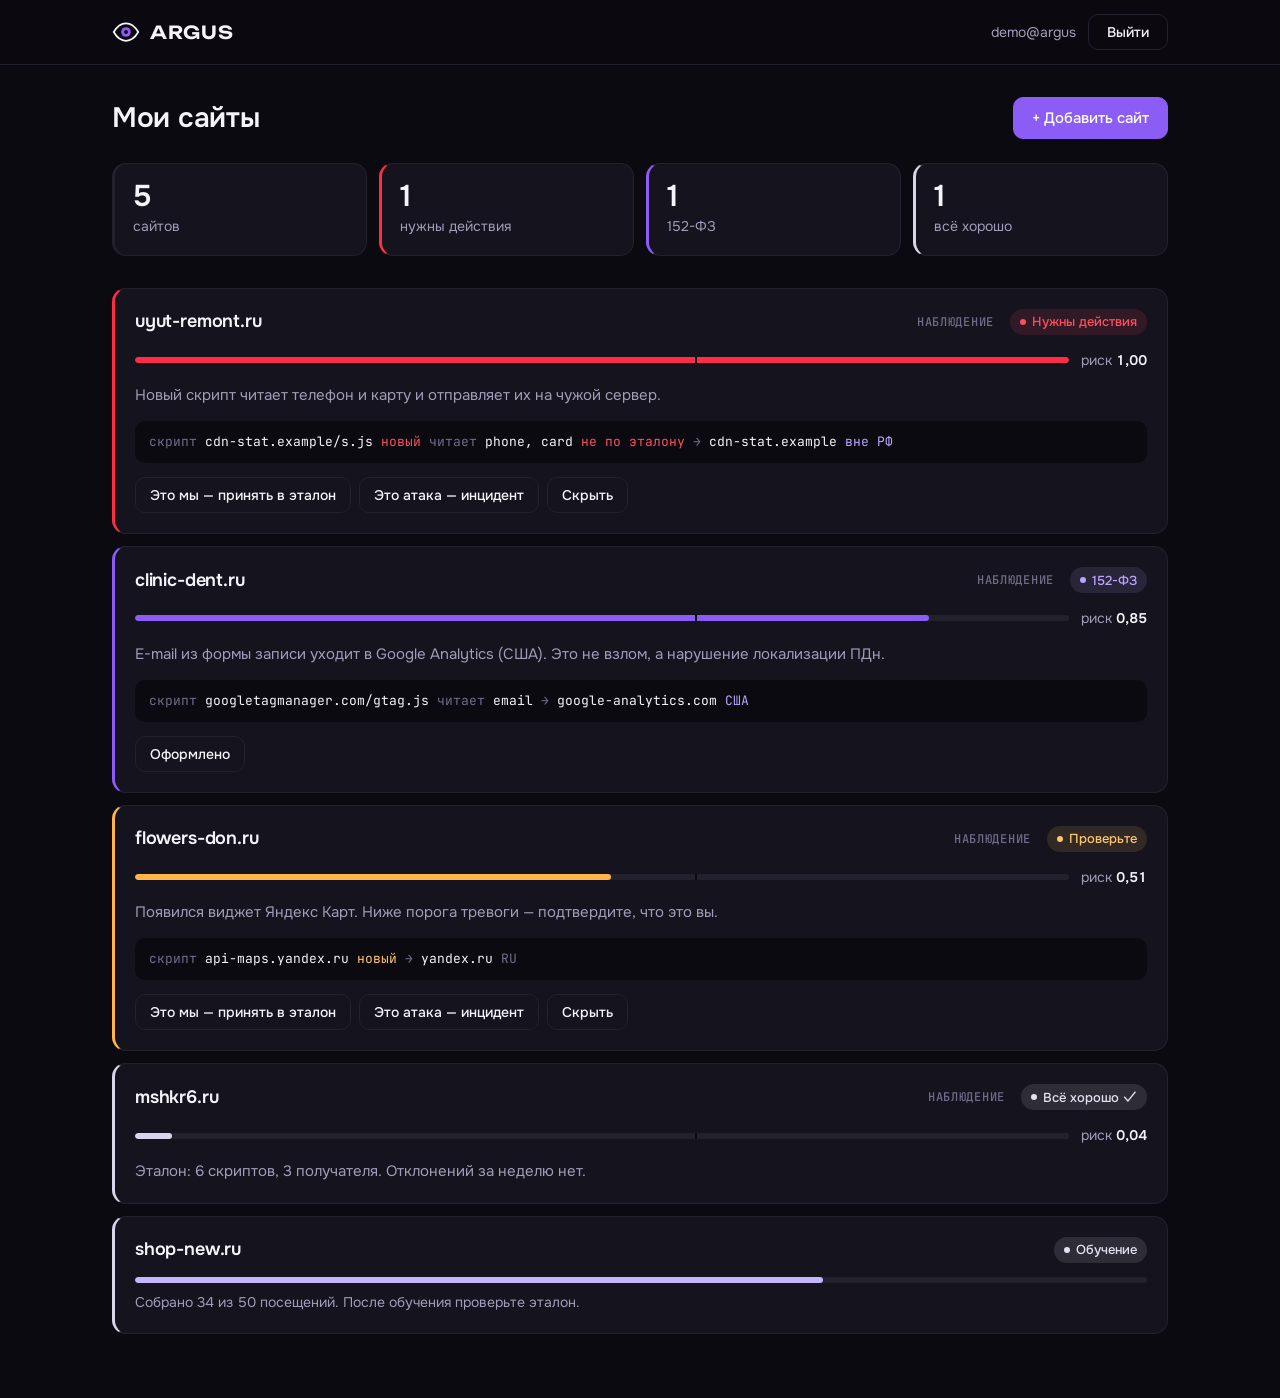
==== site/cabinet.html @ 9e4349b0 "Страница продукта Argus, окно входа и прототип кабинета - site/index.html: описание продукта, пробле" ====
<!--
                   __    __        _____
   ____ ___  _____/ /_  / /_______/ ___/
  / __ `__ \/ ___/ __ \/ //_/ ___/ __ \
 / / / / / (__  ) / / / ,< / /  / /_/ /
/_/ /_/ /_/____/_/ /_/_/|_/_/   \____/

 file:    site/cabinet.html
 author:  mshkr6
 created: 2026-10-29
 about:   Прототип личного кабинета Argus: сводка, список сайтов владельца со статусом
          и риском, находка «скрипт → действие → получатель» с решением владельца,
          окно «Добавить сайт» (код датчика + путь обучение → проверка эталона → наблюдение).
          Данные демонстрационные, хранятся только в странице.
-->
<!doctype html>
<html lang="ru">
<head>
  <meta charset="utf-8">
  <meta name="viewport" content="width=device-width, initial-scale=1">
  <title>Argus — кабинет</title>
  <link rel="preconnect" href="https://fonts.googleapis.com">
  <link rel="preconnect" href="https://fonts.gstatic.com" crossorigin>
  <link href="https://fonts.googleapis.com/css2?family=Onest:wght@400;500;600&family=Unbounded:wght@600&family=JetBrains+Mono:wght@500&display=swap" rel="stylesheet">
  <link rel="stylesheet" href="assets/argus.css">
  <style>
    .user { margin-left: auto; display: flex; align-items: center; gap: 12px; font-size: 14px; color: var(--muted); min-width: 0; }
    .user span { overflow: hidden; text-overflow: ellipsis; white-space: nowrap; }
    .user .btn { margin: 0; height: 36px; font-size: 14px; }
    @media (max-width: 560px) { .user span { display: none; } }

    main { padding: 32px 0 64px; }
    .bar { display: flex; flex-wrap: wrap; align-items: center; justify-content: space-between; gap: 16px; }
    .bar h1 { font-size: 28px; }

    .sum { display: grid; grid-template-columns: repeat(2, 1fr); gap: 12px; margin: 24px 0 32px; }
    @media (min-width: 720px) { .sum { grid-template-columns: repeat(4, 1fr); } }
    .sum .card { padding: 16px 18px; border-left: 3px solid var(--st, var(--line)); }
    .sum strong { display: block; font-size: 30px; font-weight: 600; line-height: 1.1; }
    .sum span { font-size: 14px; color: var(--muted); }

    .sites { display: grid; gap: 12px; }
    .site { border-left: 3px solid var(--st); padding: 20px; }
    .site-top { display: flex; flex-wrap: wrap; align-items: center; gap: 10px 16px; }
    .site-top h3 { font-size: 18px; margin-right: auto; }
    .mode { font: 500 12px/1 var(--mono); color: var(--dim); text-transform: uppercase; letter-spacing: .06em; }
    .site-risk { display: grid; grid-template-columns: 1fr auto; gap: 12px; align-items: center; margin-top: 14px; font-size: 14px; color: var(--muted); }
    .site-risk b { font-weight: 600; color: var(--text); font-variant-numeric: tabular-nums; }
    .site .what { margin: 12px 0 0; font-size: 15px; color: var(--muted); }
    .chain { margin-top: 14px; display: flex; flex-wrap: wrap; align-items: center; gap: 8px; padding: 12px 14px; border-radius: 10px; background: var(--bg); font: 13px/1.4 var(--mono); }
    .chain span { color: var(--dim); }
    .chain .bad { color: var(--crit); }
    .chain .law { color: var(--law); }
    .chain .warn { color: var(--med); }
    .decide { display: flex; flex-wrap: wrap; gap: 8px; margin-top: 14px; }
    .decide .btn { height: 36px; font-size: 14px; padding: 0 14px; }
    .learn { margin-top: 14px; }
    .learn .risk::after { display: none; }
    .learn .risk > i { background: var(--em); }
    .learn p { margin: 8px 0 0; font-size: 14px; color: var(--muted); }

    /* окно «Добавить сайт» */
    dialog.modal { width: min(520px, calc(100% - 32px)); }
    .steps { margin: 18px 0 0; padding: 0; list-style: none; display: grid; gap: 14px; counter-reset: s; }
    .steps li { position: relative; padding-left: 38px; font-size: 14px; color: var(--muted); }
    .steps li b { display: block; color: var(--text); font-weight: 500; font-size: 15px; }
    .steps li::before {
      counter-increment: s; content: counter(s);
      position: absolute; left: 0; top: 0; width: 26px; height: 26px; border-radius: 50%;
      display: grid; place-items: center; font: 500 12px/1 var(--mono); border: 1px solid var(--line); color: var(--em);
    }
    .snippet { position: relative; margin-top: 8px; }
    .snippet pre { margin: 0; padding: 12px 14px; padding-right: 92px; border-radius: 10px; background: var(--bg); border: 1px solid var(--line); font-size: 12px; color: var(--em); white-space: pre-wrap; word-break: break-all; }
    .snippet .btn { position: absolute; top: 8px; right: 8px; height: 30px; font-size: 13px; padding: 0 10px; }
  </style>
</head>
<body>

<header class="top">
  <div class="wrap">
    <a class="logo" href="index.html" aria-label="Argus — на главную">
      <svg viewBox="0 0 32 32" aria-hidden="true"><path d="M2 16C6 9 11 6 16 6s10 3 14 10c-4 7-9 10-14 10S6 23 2 16Z" fill="none" stroke="currentColor" stroke-width="2"/><circle cx="16" cy="16" r="5.5" fill="#8b5cf6"/><circle cx="16" cy="16" r="2.2" fill="#0b0a10"/></svg>
      ARGUS
    </a>
    <div class="user">
      <span id="user-email">demo@argus</span>
      <a class="btn btn-ghost" href="index.html">Выйти</a>
    </div>
  </div>
</header>

<main>
  <div class="wrap">
    <div class="bar">
      <h1>Мои сайты</h1>
      <button class="btn btn-primary" type="button" id="add-open">+ Добавить сайт</button>
    </div>

    <div class="sum" id="sum"></div>
    <div class="sites" id="sites"></div>
  </div>
</main>

<dialog class="modal" id="add" aria-labelledby="add-title">
  <div class="modal-body">
    <div class="modal-head">
      <h3 id="add-title">Добавить сайт</h3>
      <button class="x" type="button" data-close aria-label="Закрыть">×</button>
    </div>
    <form id="add-form">
      <label class="field" style="margin-top:20px">Адрес сайта
        <input type="text" name="host" required placeholder="example.ru" inputmode="url">
      </label>
      <ol class="steps">
        <li><b>Вставьте датчик в &lt;head&gt;</b>
          <div class="snippet"><pre id="code"></pre><button class="btn" type="button" id="copy">Копировать</button></div>
        </li>
        <li><b>Обучение</b>Argus запоминает, как сайт ведёт себя в норме. Не меняйте сайт, пока идёт обучение.</li>
        <li><b>Проверка эталона</b>Вы просматриваете найденные скрипты и получателей и подтверждаете: «это всё наше».</li>
        <li><b>Наблюдение</b>Любое отклонение от эталона — находка в кабинете и тревога в Telegram.</li>
      </ol>
      <button class="btn btn-primary btn-block" type="submit" style="margin-top:22px">Начать обучение</button>
    </form>
  </div>
</dialog>

<script>
  (function () {
    var LEARN_TARGET = 50;
    var STATUS = {
      bad:   { cls: 'is-bad',  label: 'Нужны действия' },
      law:   { cls: 'is-law',  label: '152-ФЗ' },
      warn:  { cls: 'is-warn', label: 'Проверьте' },
      incident: { cls: 'is-bad', label: 'Инцидент' },
      ok:    { cls: 'is-ok',   label: 'Всё хорошо ✓' },
      learn: { cls: 'is-ok',   label: 'Обучение' }
    };

    // демо-данные; в продукте — GET /api/sites и /api/sites/:id/summary
    var sites = [
      { host: 'uyut-remont.ru', status: 'bad', risk: 1.00, mode: 'Наблюдение',
        what: 'Новый скрипт читает телефон и карту и отправляет их на чужой сервер.',
        chain: [['скрипт', 'cdn-stat.example/s.js', 'bad', 'новый'], ['читает', 'phone, card', 'bad', 'не по эталону'], ['→', 'cdn-stat.example', 'law', 'вне РФ']] },
      { host: 'clinic-dent.ru', status: 'law', risk: 0.85, mode: 'Наблюдение',
        what: 'E-mail из формы записи уходит в Google Analytics (США). Это не взлом, а нарушение локализации ПДн.',
        chain: [['скрипт', 'googletagmanager.com/gtag.js', '', ''], ['читает', 'email', 'law', ''], ['→', 'google-analytics.com', 'law', 'США']] },
      { host: 'flowers-don.ru', status: 'warn', risk: 0.51, mode: 'Наблюдение',
        what: 'Появился виджет Яндекс Карт. Ниже порога тревоги — подтвердите, что это вы.',
        chain: [['скрипт', 'api-maps.yandex.ru', 'warn', 'новый'], ['→', 'yandex.ru', '', 'RU']] },
      { host: 'mshkr6.ru', status: 'ok', risk: 0.04, mode: 'Наблюдение',
        what: 'Эталон: 6 скриптов, 3 получателя. Отклонений за неделю нет.' },
      { host: 'shop-new.ru', status: 'learn', risk: 0, mode: 'Обучение', learned: 34 }
    ];

    var $ = function (id) { return document.getElementById(id); };
    var esc = function (s) { return String(s).replace(/[&<>"']/g, function (c) { return '&#' + c.charCodeAt(0) + ';'; }); };
    var fmt = function (n) { return n.toFixed(2).replace('.', ','); };

    try { var u = sessionStorage.getItem('argus-user'); if (u) $('user-email').textContent = u; } catch (e) {}

    function renderSum() {
      var c = { bad: 0, law: 0, warn: 0, ok: 0 };
      sites.forEach(function (s) { var k = s.status === 'incident' ? 'bad' : s.status; if (k in c) c[k]++; });
      $('sum').innerHTML =
        '<div class="card"><strong>' + sites.length + '</strong><span>сайтов</span></div>' +
        '<div class="card is-bad"><strong>' + c.bad + '</strong><span>нужны действия</span></div>' +
        '<div class="card is-law"><strong>' + c.law + '</strong><span>152-ФЗ</span></div>' +
        '<div class="card is-ok"><strong>' + c.ok + '</strong><span>всё хорошо</span></div>';
    }

    function renderSite(s, i) {
      var st = STATUS[s.status];
      var h = '<article class="card site ' + st.cls + '">' +
        '<div class="site-top"><h3>' + esc(s.host) + '</h3>' + (s.status === 'learn' ? '' : '<span class="mode">' + s.mode + '</span>') +
        '<span class="badge ' + st.cls + '">' + st.label + '</span></div>';

      if (s.status === 'learn') {
        var p = Math.min(100, Math.round(s.learned / LEARN_TARGET * 100));
        return h + '<div class="learn"><div class="risk"><i style="width:' + p + '%"></i></div>' +
          '<p>Собрано ' + s.learned + ' из ' + LEARN_TARGET + ' посещений. После обучения проверьте эталон.</p></div></article>';
      }

      h += '<div class="site-risk"><div class="risk"><i style="width:' + Math.max(2, s.risk * 100) + '%"></i></div>' +
        '<span>риск <b>' + fmt(s.risk) + '</b></span></div>';
      if (s.what) h += '<p class="what">' + esc(s.what) + '</p>';
      if (s.chain) {
        h += '<div class="chain">' + s.chain.map(function (c) {
          return '<span>' + c[0] + '</span> ' + esc(c[1]) + (c[3] ? ' <span class="' + c[2] + '">' + c[3] + '</span>' : '');
        }).join(' ') + '</div>';
      }
      if (s.status === 'bad' || s.status === 'warn') {
        h += '<div class="decide">' +
          '<button class="btn" type="button" data-act="accept" data-i="' + i + '">Это мы — принять в эталон</button>' +
          '<button class="btn" type="button" data-act="incident" data-i="' + i + '">Это атака — инцидент</button>' +
          '<button class="btn btn-ghost" type="button" data-act="hide" data-i="' + i + '">Скрыть</button></div>';
      } else if (s.status === 'law') {
        // правовые находки в эталон не принимаются — только «оформлено»
        h += '<div class="decide"><button class="btn" type="button" data-act="done" data-i="' + i + '">Оформлено</button></div>';
      }
      return h + '</article>';
    }

    function render() {
      renderSum();
      $('sites').innerHTML = sites.map(renderSite).join('');
    }

    $('sites').addEventListener('click', function (e) {
      var b = e.target.closest('[data-act]');
      if (!b) return;
      var s = sites[+b.dataset.i];
      if (b.dataset.act === 'incident') {
        s.what = 'Отмечено как атака. Инцидент открыт — удалите скрипт и смените доступы.';
        s.chain = null;
        s.status = 'incident';
      } else {
        s.status = 'ok';
        s.risk = 0.02;
        s.what = { accept: 'Изменение принято в эталон и стало нормой.', hide: 'Находка скрыта.', done: 'Отмечено как оформленное.' }[b.dataset.act];
        s.chain = null;
      }
      render();
    });

    // окно «Добавить сайт»
    var dlg = $('add'), form = $('add-form');
    function snippet() {
      var host = form.elements.host.value.trim().replace(/^https?:\/\//, '').replace(/\/.*$/, '') || 'example.ru';
      $('code').textContent = '<script src="https://argus.mshkr6.ru/sensor.js" data-site="' + host + '" defer><\/script>';
      return host;
    }
    $('add-open').addEventListener('click', function () { form.reset(); snippet(); dlg.showModal(); });
    dlg.querySelector('[data-close]').addEventListener('click', function () { dlg.close(); });
    dlg.addEventListener('click', function (e) { if (e.target === dlg) dlg.close(); });
    form.elements.host.addEventListener('input', snippet);
    $('copy').addEventListener('click', function () {
      var btn = this;
      if (navigator.clipboard) navigator.clipboard.writeText($('code').textContent).then(function () {
        btn.textContent = 'Готово';
        setTimeout(function () { btn.textContent = 'Копировать'; }, 1500);
      }).catch(function () {});
    });
    form.addEventListener('submit', function (e) {
      e.preventDefault();
      sites.push({ host: snippet(), status: 'learn', risk: 0, mode: 'Обучение', learned: 0 });
      dlg.close();
      render();
    });

    render();
  })();
</script>
</body>
</html>
---- site/assets/argus.css ----
/*
                   __    __        _____
   ____ ___  _____/ /_  / /_______/ ___/
  / __ `__ \/ ___/ __ \/ //_/ ___/ __ \
 / / / / / (__  ) / / / ,< / /  / /_/ /
/_/ /_/ /_/____/_/ /_/_/|_/_/   \____/

 file:    site/assets/argus.css
 author:  mshkr6
 created: 2026-10-29
 about:   Общие стили сайта и кабинета Argus: токены ливреи (карбон, серебро-лаванда,
          фиолетовый, красный — только угроза), шапка, кнопки, карточки, модальное окно.
*/

:root {
  --bg: #0b0a10;
  --node: #15131d;
  --line: #24212f;
  --text: #f5f4fa;
  --accent: #f5f4fa;
  --muted: #a19cb9;
  --dim: #716c8a;
  --ok: #e4e1f2;
  --ok-m: #d9d5ec;
  --med: #ffc56b;
  --med-m: #ffb547;
  --high: #ff7a8c;
  --high-m: #ff6b80;
  --crit: #ff4d61;
  --crit-m: #ff2d46;
  --law: #b9a4ff;
  --law-m: #8b5cf6;
  --brand-dot: #8b5cf6;
  --em: #c4b5fd;

  --radius: 14px;
  --wrap: 1120px;
  --font: "Onest", system-ui, -apple-system, "Segoe UI", sans-serif;
  --logo: "Unbounded", var(--font);
  --mono: "JetBrains Mono", ui-monospace, Menlo, monospace;
  color-scheme: dark;
}

* { box-sizing: border-box; }
html { scroll-behavior: smooth; }
body {
  margin: 0;
  background: var(--bg);
  color: var(--text);
  font: 16px/1.6 var(--font);
  -webkit-font-smoothing: antialiased;
}
a { color: inherit; }
code, pre { font-family: var(--mono); }
img, svg { display: block; max-width: 100%; }

.wrap { width: 100%; max-width: var(--wrap); margin: 0 auto; padding: 0 16px; }
@media (min-width: 720px) { .wrap { padding: 0 32px; } }

/* ---------- шапка ---------- */
.top {
  position: sticky; top: 0; z-index: 20;
  background: color-mix(in srgb, var(--bg) 82%, transparent);
  backdrop-filter: blur(12px);
  border-bottom: 1px solid var(--line);
}
.top .wrap { display: flex; align-items: center; gap: 24px; height: 64px; }
.logo {
  display: flex; align-items: center; gap: 10px;
  font: 600 18px/1 var(--logo); letter-spacing: .04em; text-decoration: none;
}
.logo svg { width: 28px; height: 28px; }
.nav { display: none; gap: 24px; margin-left: auto; font-size: 15px; color: var(--muted); }
.nav a { text-decoration: none; }
.nav a:hover { color: var(--text); }
.top .btn { margin-left: auto; }
@media (min-width: 860px) {
  .nav { display: flex; }
  .top .btn { margin-left: 0; }
}

/* ---------- кнопки ---------- */
.btn {
  display: inline-flex; align-items: center; justify-content: center; gap: 8px;
  height: 42px; padding: 0 18px; border-radius: 10px;
  border: 1px solid var(--line); background: var(--node); color: var(--text);
  font: 500 15px/1 var(--font); text-decoration: none; cursor: pointer;
  transition: border-color .15s, background .15s;
}
.btn:hover { border-color: var(--dim); }
.btn:focus-visible, .field input:focus-visible { outline: 2px solid var(--em); outline-offset: 2px; }
.btn-primary { background: var(--law-m); border-color: var(--law-m); color: #fff; }
.btn-primary:hover { background: #7c4def; border-color: #7c4def; }
.btn-ghost { background: transparent; }
.btn-block { width: 100%; }

/* ---------- типографика секций ---------- */
section { padding: 72px 0; border-top: 1px solid var(--line); }
.eyebrow {
  display: inline-flex; align-items: center; gap: 8px;
  font: 500 13px/1 var(--mono); letter-spacing: .08em; text-transform: uppercase; color: var(--em);
}
.eyebrow::before { content: ""; width: 6px; height: 6px; border-radius: 50%; background: var(--brand-dot); }
h1, h2, h3 { margin: 0; line-height: 1.15; letter-spacing: -.01em; }
h1 { font-size: clamp(34px, 6vw, 58px); font-weight: 600; }
h2 { font-size: clamp(26px, 4vw, 38px); font-weight: 600; margin-top: 14px; }
h3 { font-size: 18px; font-weight: 600; }
.lead { font-size: 18px; color: var(--muted); max-width: 640px; }
.muted { color: var(--muted); }
.dim { color: var(--dim); }

/* ---------- карточки и сетки ---------- */
.grid { display: grid; gap: 16px; margin-top: 36px; }
@media (min-width: 720px) {
  .grid-2 { grid-template-columns: repeat(2, 1fr); }
  .grid-3 { grid-template-columns: repeat(3, 1fr); }
  .grid-4 { grid-template-columns: repeat(4, 1fr); }
}
.card {
  background: var(--node); border: 1px solid var(--line); border-radius: var(--radius);
  padding: 22px;
}
.card p { margin: 8px 0 0; color: var(--muted); font-size: 15px; }
.num { font: 500 13px/1 var(--mono); color: var(--dim); }

/* ---------- статусы: что плохо, а что хорошо ---------- */
.badge {
  display: inline-flex; align-items: center; gap: 6px;
  height: 26px; padding: 0 10px; border-radius: 999px;
  font: 500 13px/1 var(--font); white-space: nowrap;
  background: color-mix(in srgb, currentColor 12%, transparent);
}
.badge::before { content: ""; width: 6px; height: 6px; border-radius: 50%; background: currentColor; }
.is-bad  { --st: var(--crit-m); }
.is-warn { --st: var(--med-m); }
.is-ok   { --st: var(--ok-m); }
.is-law  { --st: var(--law-m); }
.badge.is-bad  { color: var(--crit); }
.badge.is-warn { color: var(--med); }
.badge.is-ok   { color: var(--ok); }
.badge.is-law  { color: var(--law); }

/* шкала риска 0 · 0,35 · 0,6 · 1 */
.risk { position: relative; height: 6px; border-radius: 3px; background: var(--line); overflow: hidden; }
.risk > i { position: absolute; inset: 0 auto 0 0; border-radius: 3px; background: var(--st, var(--ok-m)); }
.risk::after {
  content: ""; position: absolute; top: 0; bottom: 0; left: 60%; width: 2px; background: var(--bg);
}

/* ---------- модальное окно ---------- */
dialog.modal {
  width: min(420px, calc(100% - 32px)); padding: 0;
  background: var(--node); color: var(--text);
  border: 1px solid var(--line); border-radius: 18px;
  box-shadow: 0 30px 80px rgba(0, 0, 0, .6);
}
dialog.modal::backdrop { background: rgba(6, 5, 10, .72); backdrop-filter: blur(4px); }
.modal-body { padding: 28px; }
.modal-head { display: flex; align-items: center; justify-content: space-between; gap: 12px; }
.modal-head h3 { font-size: 20px; }
.x {
  width: 36px; height: 36px; border-radius: 9px; border: 1px solid var(--line);
  background: transparent; color: var(--muted); font-size: 20px; line-height: 1; cursor: pointer;
}
.x:hover { color: var(--text); border-color: var(--dim); }

.tabs { display: grid; grid-template-columns: 1fr 1fr; gap: 4px; margin: 20px 0; padding: 4px; border-radius: 11px; background: var(--bg); }
.tabs button {
  height: 36px; border: 0; border-radius: 8px; background: transparent; color: var(--muted);
  font: 500 14px/1 var(--font); cursor: pointer;
}
.tabs button[aria-selected="true"] { background: var(--node); color: var(--text); }

.field { display: grid; gap: 6px; margin-bottom: 14px; font-size: 14px; color: var(--muted); }
.field input {
  height: 44px; padding: 0 14px; border-radius: 10px;
  border: 1px solid var(--line); background: var(--bg); color: var(--text);
  font: 15px var(--font);
}
.field input:focus { border-color: var(--law-m); }
.check { display: flex; gap: 10px; align-items: flex-start; margin: 4px 0 18px; font-size: 13px; color: var(--muted); }
.check input { margin-top: 3px; accent-color: var(--law-m); }
.or { display: flex; align-items: center; gap: 12px; margin: 18px 0; color: var(--dim); font-size: 13px; }
.or::before, .or::after { content: ""; flex: 1; height: 1px; background: var(--line); }
.note { margin: 16px 0 0; font-size: 13px; color: var(--dim); text-align: center; }

/* ---------- подвал ---------- */
.foot { padding: 40px 0; border-top: 1px solid var(--line); text-align: center; color: var(--dim); font-size: 14px; }
.foot a { color: var(--muted); }
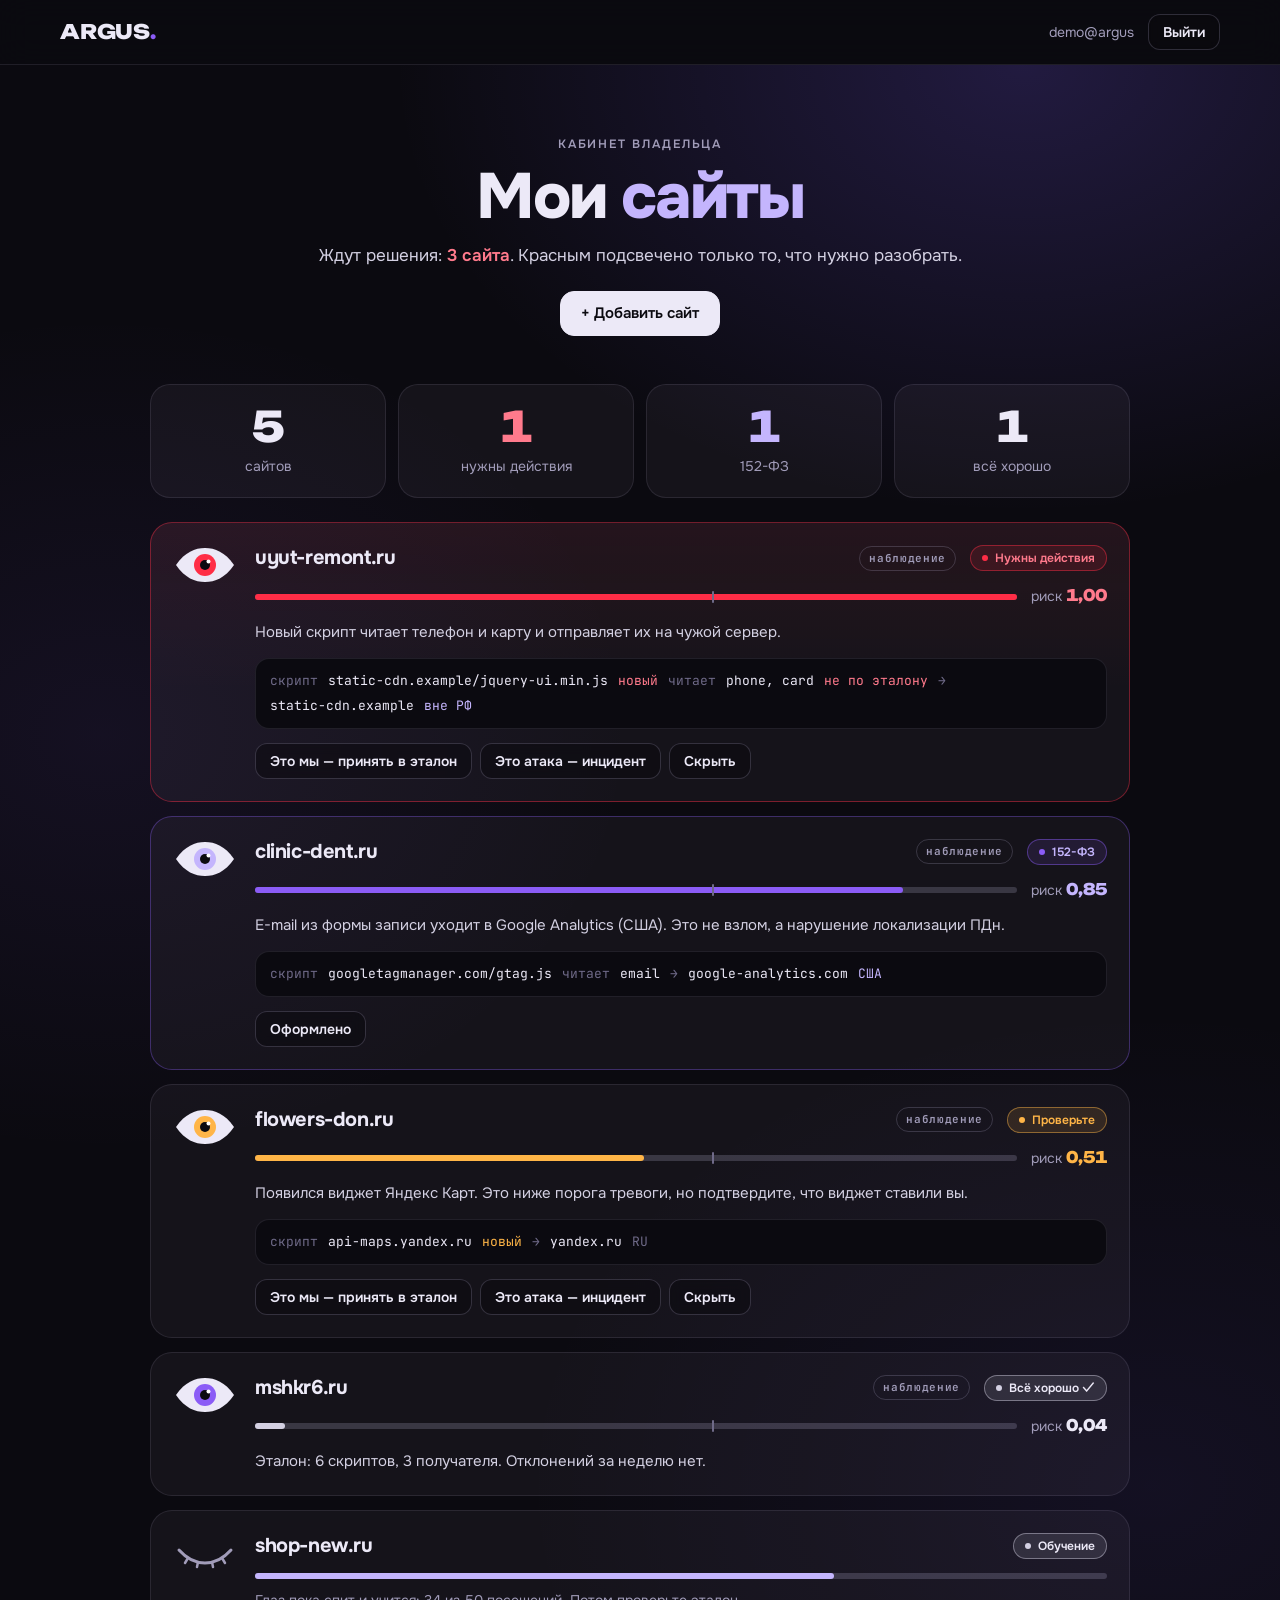
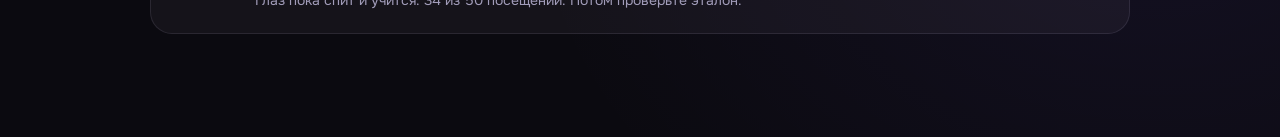
==== commit d4c5551a: "Сайт «сто глаз» как главная, вход в кабинет и кабинет в его стилистике - site/index.html: сайт ARGUS" ====
--- a/site/cabinet.html
+++ b/site/cabinet.html
@@ -8,94 +8,105 @@
  file:    site/cabinet.html
  author:  mshkr6
  created: 2026-10-29
- about:   Прототип личного кабинета Argus: сводка, список сайтов владельца со статусом
-          и риском, находка «скрипт → действие → получатель» с решением владельца,
-          окно «Добавить сайт» (код датчика + путь обучение → проверка эталона → наблюдение).
-          Данные демонстрационные, хранятся только в странице.
+ about:   Прототип личного кабинета Argus в стилистике сайта «сто глаз»: у каждого сайта свой глаз
+          (спокоен / насторожен / тревога / 152-ФЗ / спит на обучении), сводка, риск, цепочка
+          «скрипт → действие → получатель», решения владельца и окно «Добавить сайт».
+          Данные демонстрационные, живут только в странице.
 -->
 <!doctype html>
 <html lang="ru">
 <head>
   <meta charset="utf-8">
-  <meta name="viewport" content="width=device-width, initial-scale=1">
+  <meta name="viewport" content="width=device-width,initial-scale=1,viewport-fit=cover">
   <title>Argus — кабинет</title>
+  <meta name="theme-color" content="#0b0a10">
+  <link rel="icon" href="data:image/svg+xml,%3Csvg xmlns='http://www.w3.org/2000/svg' viewBox='0 0 64 40'%3E%3Cpath d='M3 20C12 7 22 3 32 3s20 4 29 17c-9 13-19 17-29 17S12 33 3 20Z' fill='%23ece9f7'/%3E%3Ccircle cx='32' cy='20' r='11' fill='%238b5cf6'/%3E%3Ccircle cx='32' cy='20' r='5' fill='%230b0a10'/%3E%3C/svg%3E">
   <link rel="preconnect" href="https://fonts.googleapis.com">
   <link rel="preconnect" href="https://fonts.gstatic.com" crossorigin>
-  <link href="https://fonts.googleapis.com/css2?family=Onest:wght@400;500;600&family=Unbounded:wght@600&family=JetBrains+Mono:wght@500&display=swap" rel="stylesheet">
+  <link rel="stylesheet" href="https://fonts.googleapis.com/css2?family=Onest:wght@400;500;600;700;800&family=Unbounded:wght@700;800&family=JetBrains+Mono:wght@400;600&display=swap">
   <link rel="stylesheet" href="assets/argus.css">
   <style>
-    .user { margin-left: auto; display: flex; align-items: center; gap: 12px; font-size: 14px; color: var(--muted); min-width: 0; }
+    main { position: relative; isolation: isolate; padding-block: clamp(40px, 6vw, 72px) clamp(64px, 8vw, 104px); }
+    .bg { position: absolute; inset: 0; z-index: -1; pointer-events: none; background:
+      radial-gradient(900px 640px at 80% 0%, rgba(124, 92, 255, .2), transparent 70%),
+      radial-gradient(760px 600px at 8% 40%, rgba(139, 92, 246, .08), transparent 70%),
+      radial-gradient(900px 680px at 90% 85%, rgba(124, 92, 255, .08), transparent 70%); }
+
+    .user { margin-left: auto; display: flex; align-items: center; gap: 14px; min-width: 0; font-size: 14px; color: var(--lav); }
     .user span { overflow: hidden; text-overflow: ellipsis; white-space: nowrap; }
-    .user .btn { margin: 0; height: 36px; font-size: 14px; }
     @media (max-width: 560px) { .user span { display: none; } }
 
-    main { padding: 32px 0 64px; }
-    .bar { display: flex; flex-wrap: wrap; align-items: center; justify-content: space-between; gap: 16px; }
-    .bar h1 { font-size: 28px; }
-
-    .sum { display: grid; grid-template-columns: repeat(2, 1fr); gap: 12px; margin: 24px 0 32px; }
-    @media (min-width: 720px) { .sum { grid-template-columns: repeat(4, 1fr); } }
-    .sum .card { padding: 16px 18px; border-left: 3px solid var(--st, var(--line)); }
-    .sum strong { display: block; font-size: 30px; font-weight: 600; line-height: 1.1; }
-    .sum span { font-size: 14px; color: var(--muted); }
-
-    .sites { display: grid; gap: 12px; }
-    .site { border-left: 3px solid var(--st); padding: 20px; }
-    .site-top { display: flex; flex-wrap: wrap; align-items: center; gap: 10px 16px; }
-    .site-top h3 { font-size: 18px; margin-right: auto; }
-    .mode { font: 500 12px/1 var(--mono); color: var(--dim); text-transform: uppercase; letter-spacing: .06em; }
-    .site-risk { display: grid; grid-template-columns: 1fr auto; gap: 12px; align-items: center; margin-top: 14px; font-size: 14px; color: var(--muted); }
-    .site-risk b { font-weight: 600; color: var(--text); font-variant-numeric: tabular-nums; }
-    .site .what { margin: 12px 0 0; font-size: 15px; color: var(--muted); }
-    .chain { margin-top: 14px; display: flex; flex-wrap: wrap; align-items: center; gap: 8px; padding: 12px 14px; border-radius: 10px; background: var(--bg); font: 13px/1.4 var(--mono); }
-    .chain span { color: var(--dim); }
-    .chain .bad { color: var(--crit); }
-    .chain .law { color: var(--law); }
-    .chain .warn { color: var(--med); }
+    .head { display: flex; flex-direction: column; align-items: center; text-align: center; gap: 12px; max-width: 820px; margin: 0 auto; }
+    .head h1 { font: 800 clamp(34px, 5vw, 64px)/1.02 var(--f-body); letter-spacing: -.035em; }
+    .head h1 em { font-style: normal; color: var(--violet-soft); }
+    .head p { color: var(--soft); font-size: 17px; max-width: 60ch; }
+    .head p b { color: var(--red-soft); font-weight: 600; }
+    .head .btn { margin-top: 10px; }
+
+    .sum { display: grid; grid-template-columns: repeat(2, 1fr); gap: 12px; max-width: 980px; margin: clamp(32px, 4vw, 48px) auto 0; }
+    @media (min-width: 760px) { .sum { grid-template-columns: repeat(4, 1fr); } }
+    .stat { padding: 20px 16px; border-radius: 20px; background: var(--glass); border: 1px solid var(--line); text-align: center; }
+    .stat b { display: block; font: 800 clamp(30px, 3.4vw, 42px)/1 var(--f-display); font-variant-numeric: tabular-nums; color: var(--st-t, var(--silver)); }
+    .stat span { display: block; margin-top: 8px; font-size: 14px; color: var(--lav); }
+
+    .sites { display: grid; gap: 14px; max-width: 980px; margin: 24px auto 0; }
+    .site { display: grid; grid-template-columns: 64px minmax(0, 1fr); gap: 18px; padding: 22px; border-radius: 22px; background: var(--glass); border: 1px solid var(--line); }
+    .site.is-bad { border-color: color-mix(in srgb, var(--red) 40%, transparent); background: linear-gradient(180deg, rgba(255, 45, 70, .07), transparent 60%), var(--glass); }
+    .site.is-law { border-color: color-mix(in srgb, var(--violet) 35%, transparent); }
+    .site-eye svg { width: 64px; height: 40px; }
+    .site-top { display: flex; flex-wrap: wrap; align-items: center; gap: 8px 14px; }
+    .site-top h3 { margin-right: auto; font: 700 20px/1.2 var(--f-body); letter-spacing: -.02em; overflow-wrap: anywhere; }
+    .mode { font: 600 11px/1 var(--f-mono); letter-spacing: .06em; padding: 6px 9px; border-radius: 999px; border: 1px solid var(--line2); color: var(--lav); white-space: nowrap; }
+    .site-risk { display: grid; grid-template-columns: 1fr auto; gap: 14px; align-items: center; margin-top: 14px; font-size: 14px; color: var(--lav); }
+    .site-risk b { font: 800 16px/1 var(--f-display); color: var(--st-t); font-variant-numeric: tabular-nums; }
+    .what { margin-top: 12px; color: var(--soft); font-size: 15px; }
+    .chain { display: flex; flex-wrap: wrap; align-items: center; gap: 6px 10px; margin-top: 14px; padding: 12px 14px; border-radius: 14px; background: var(--carbon); border: 1px solid var(--line); font: 400 13px/1.5 var(--f-mono); overflow-wrap: anywhere; }
+    .chain span { color: var(--lav-dim); }
+    .chain .bad { color: var(--red-soft); }
+    .chain .law { color: var(--violet-soft); }
+    .chain .warn { color: var(--amber); }
     .decide { display: flex; flex-wrap: wrap; gap: 8px; margin-top: 14px; }
-    .decide .btn { height: 36px; font-size: 14px; padding: 0 14px; }
     .learn { margin-top: 14px; }
     .learn .risk::after { display: none; }
-    .learn .risk > i { background: var(--em); }
-    .learn p { margin: 8px 0 0; font-size: 14px; color: var(--muted); }
+    .learn .risk > i { background: var(--violet-soft); }
+    .learn p { margin-top: 10px; font-size: 14px; color: var(--lav); }
+    @media (max-width: 560px) {
+      .site { grid-template-columns: 1fr; gap: 12px; padding: 18px; }
+      .site-eye svg { width: 48px; height: 30px; }
+    }
 
     /* окно «Добавить сайт» */
-    dialog.modal { width: min(520px, calc(100% - 32px)); }
-    .steps { margin: 18px 0 0; padding: 0; list-style: none; display: grid; gap: 14px; counter-reset: s; }
-    .steps li { position: relative; padding-left: 38px; font-size: 14px; color: var(--muted); }
-    .steps li b { display: block; color: var(--text); font-weight: 500; font-size: 15px; }
-    .steps li::before {
-      counter-increment: s; content: counter(s);
-      position: absolute; left: 0; top: 0; width: 26px; height: 26px; border-radius: 50%;
-      display: grid; place-items: center; font: 500 12px/1 var(--mono); border: 1px solid var(--line); color: var(--em);
-    }
+    #add { width: min(540px, calc(100% - 32px)); }
+    .steps { margin: 18px 0 0; padding: 0; list-style: none; display: grid; gap: 16px; counter-reset: s; }
+    .steps li { position: relative; padding-left: 40px; font-size: 14px; color: var(--soft); }
+    .steps li b { display: block; color: var(--silver); font-weight: 600; font-size: 15px; }
+    .steps li::before { counter-increment: s; content: counter(s); position: absolute; left: 0; top: 0; width: 28px; height: 28px; border-radius: 50%; display: grid; place-items: center; font: 600 12px/1 var(--f-mono); border: 1px solid var(--line2); color: var(--violet-soft); }
     .snippet { position: relative; margin-top: 8px; }
-    .snippet pre { margin: 0; padding: 12px 14px; padding-right: 92px; border-radius: 10px; background: var(--bg); border: 1px solid var(--line); font-size: 12px; color: var(--em); white-space: pre-wrap; word-break: break-all; }
-    .snippet .btn { position: absolute; top: 8px; right: 8px; height: 30px; font-size: 13px; padding: 0 10px; }
+    .snippet pre { margin: 0; padding: 12px 14px; padding-right: 100px; border-radius: 12px; background: var(--carbon); border: 1px solid var(--line2); font: 400 12px/1.5 var(--f-mono); color: var(--violet-soft); white-space: pre-wrap; word-break: break-all; }
+    .snippet .btn { position: absolute; top: 7px; right: 7px; padding: 8px 10px; font-size: 13px; border-radius: 10px; }
   </style>
 </head>
 <body>
 
 <header class="top">
   <div class="wrap">
-    <a class="logo" href="index.html" aria-label="Argus — на главную">
-      <svg viewBox="0 0 32 32" aria-hidden="true"><path d="M2 16C6 9 11 6 16 6s10 3 14 10c-4 7-9 10-14 10S6 23 2 16Z" fill="none" stroke="currentColor" stroke-width="2"/><circle cx="16" cy="16" r="5.5" fill="#8b5cf6"/><circle cx="16" cy="16" r="2.2" fill="#0b0a10"/></svg>
-      ARGUS
-    </a>
+    <a class="logo" href="index.html" aria-label="ARGUS, на главную">ARGUS<i>.</i></a>
     <div class="user">
       <span id="user-email">demo@argus</span>
-      <a class="btn btn-ghost" href="index.html">Выйти</a>
+      <a class="btn sm" href="index.html">Выйти</a>
     </div>
   </div>
 </header>
 
 <main>
+  <div class="bg" aria-hidden="true"></div>
   <div class="wrap">
-    <div class="bar">
-      <h1>Мои сайты</h1>
-      <button class="btn btn-primary" type="button" id="add-open">+ Добавить сайт</button>
+    <div class="head">
+      <div class="eyebrow">Кабинет владельца</div>
+      <h1>Мои <em>сайты</em></h1>
+      <p id="verdict"></p>
+      <button class="btn primary" type="button" id="add-open">+ Добавить сайт</button>
     </div>
-
     <div class="sum" id="sum"></div>
     <div class="sites" id="sites"></div>
   </div>
@@ -103,23 +114,22 @@
 
 <dialog class="modal" id="add" aria-labelledby="add-title">
   <div class="modal-body">
-    <div class="modal-head">
-      <h3 id="add-title">Добавить сайт</h3>
-      <button class="x" type="button" data-close aria-label="Закрыть">×</button>
-    </div>
-    <form id="add-form">
-      <label class="field" style="margin-top:20px">Адрес сайта
-        <input type="text" name="host" required placeholder="example.ru" inputmode="url">
+    <button class="lg-x" type="button" data-close aria-label="Закрыть">×</button>
+    <h3 id="add-title">Добавить <em>сайт</em></h3>
+    <p class="modal-sub">Новый сайт сначала учится: Argus запоминает, что для него норма.</p>
+    <form id="add-form" style="margin-top:22px">
+      <label class="lg-field">Адрес сайта
+        <input type="text" name="host" id="add-host" required placeholder="example.ru" inputmode="url" autocomplete="off">
       </label>
       <ol class="steps">
         <li><b>Вставьте датчик в &lt;head&gt;</b>
           <div class="snippet"><pre id="code"></pre><button class="btn" type="button" id="copy">Копировать</button></div>
         </li>
-        <li><b>Обучение</b>Argus запоминает, как сайт ведёт себя в норме. Не меняйте сайт, пока идёт обучение.</li>
-        <li><b>Проверка эталона</b>Вы просматриваете найденные скрипты и получателей и подтверждаете: «это всё наше».</li>
-        <li><b>Наблюдение</b>Любое отклонение от эталона — находка в кабинете и тревога в Telegram.</li>
+        <li><b>Обучение</b>Argus запоминает, как сайт ведёт себя в норме. Пока идёт обучение, сайт лучше не менять.</li>
+        <li><b>Проверка эталона</b>Вы смотрите найденные скрипты и получателей и подтверждаете, что всё это ваше.</li>
+        <li><b>Наблюдение</b>Любое отличие от эталона — находка в кабинете и сообщение в Telegram.</li>
       </ol>
-      <button class="btn btn-primary btn-block" type="submit" style="margin-top:22px">Начать обучение</button>
+      <button class="btn primary block" type="submit" style="margin-top:22px">Начать обучение</button>
     </form>
   </div>
 </dialog>
@@ -128,56 +138,72 @@
   (function () {
     var LEARN_TARGET = 50;
     var STATUS = {
-      bad:   { cls: 'is-bad',  label: 'Нужны действия' },
-      law:   { cls: 'is-law',  label: '152-ФЗ' },
-      warn:  { cls: 'is-warn', label: 'Проверьте' },
-      incident: { cls: 'is-bad', label: 'Инцидент' },
-      ok:    { cls: 'is-ok',   label: 'Всё хорошо ✓' },
-      learn: { cls: 'is-ok',   label: 'Обучение' }
+      bad:      { cls: 'is-bad',  label: 'Нужны действия' },
+      incident: { cls: 'is-bad',  label: 'Инцидент' },
+      law:      { cls: 'is-law',  label: '152-ФЗ' },
+      warn:     { cls: 'is-warn', label: 'Проверьте' },
+      ok:       { cls: 'is-ok',   label: 'Всё хорошо ✓' },
+      learn:    { cls: 'is-ok',   label: 'Обучение' }
     };
+    var IRIS = { bad: '#ff2d46', incident: '#ff2d46', law: '#c4b5fd', warn: '#ffb547', ok: '#8b5cf6' };
 
     // демо-данные; в продукте — GET /api/sites и /api/sites/:id/summary
     var sites = [
-      { host: 'uyut-remont.ru', status: 'bad', risk: 1.00, mode: 'Наблюдение',
+      { host: 'uyut-remont.ru', status: 'bad', risk: 1.00, mode: 'наблюдение',
         what: 'Новый скрипт читает телефон и карту и отправляет их на чужой сервер.',
-        chain: [['скрипт', 'cdn-stat.example/s.js', 'bad', 'новый'], ['читает', 'phone, card', 'bad', 'не по эталону'], ['→', 'cdn-stat.example', 'law', 'вне РФ']] },
-      { host: 'clinic-dent.ru', status: 'law', risk: 0.85, mode: 'Наблюдение',
+        chain: [['скрипт', 'static-cdn.example/jquery-ui.min.js', 'bad', 'новый'], ['читает', 'phone, card', 'bad', 'не по эталону'], ['→', 'static-cdn.example', 'law', 'вне РФ']] },
+      { host: 'clinic-dent.ru', status: 'law', risk: 0.85, mode: 'наблюдение',
         what: 'E-mail из формы записи уходит в Google Analytics (США). Это не взлом, а нарушение локализации ПДн.',
         chain: [['скрипт', 'googletagmanager.com/gtag.js', '', ''], ['читает', 'email', 'law', ''], ['→', 'google-analytics.com', 'law', 'США']] },
-      { host: 'flowers-don.ru', status: 'warn', risk: 0.51, mode: 'Наблюдение',
-        what: 'Появился виджет Яндекс Карт. Ниже порога тревоги — подтвердите, что это вы.',
+      { host: 'flowers-don.ru', status: 'warn', risk: 0.51, mode: 'наблюдение',
+        what: 'Появился виджет Яндекс Карт. Это ниже порога тревоги, но подтвердите, что виджет ставили вы.',
         chain: [['скрипт', 'api-maps.yandex.ru', 'warn', 'новый'], ['→', 'yandex.ru', '', 'RU']] },
-      { host: 'mshkr6.ru', status: 'ok', risk: 0.04, mode: 'Наблюдение',
+      { host: 'mshkr6.ru', status: 'ok', risk: 0.04, mode: 'наблюдение',
         what: 'Эталон: 6 скриптов, 3 получателя. Отклонений за неделю нет.' },
-      { host: 'shop-new.ru', status: 'learn', risk: 0, mode: 'Обучение', learned: 34 }
+      { host: 'shop-new.ru', status: 'learn', risk: 0, mode: 'обучение', learned: 34 }
     ];
 
     var $ = function (id) { return document.getElementById(id); };
     var esc = function (s) { return String(s).replace(/[&<>"']/g, function (c) { return '&#' + c.charCodeAt(0) + ';'; }); };
     var fmt = function (n) { return n.toFixed(2).replace('.', ','); };
+    var plural = function (n, a, b, c) { var m = n % 100, k = n % 10; return m > 10 && m < 20 ? c : k === 1 ? a : k > 1 && k < 5 ? b : c; };
+
+    function eye(status) {
+      if (status === 'learn') {
+        return '<svg viewBox="0 0 64 40" aria-hidden="true"><path d="M6 17c8 9 17 13 26 13s18-4 26-13" fill="none" stroke="#a19cb9" stroke-width="3" stroke-linecap="round"/>' +
+          '<path d="M15 25l-3 5M25 29l-1 5M39 29l1 5M49 25l3 5" stroke="#a19cb9" stroke-width="2.5" stroke-linecap="round"/></svg>';
+      }
+      return '<svg viewBox="0 0 64 40" aria-hidden="true"><path d="M3 20C12 7 22 3 32 3s20 4 29 17c-9 13-19 17-29 17S12 33 3 20Z" fill="#ece9f7"/>' +
+        '<circle cx="32" cy="20" r="11" fill="' + IRIS[status] + '"/><circle cx="32" cy="20" r="5" fill="#0b0a10"/><circle cx="35.5" cy="16.5" r="2" fill="#fff"/></svg>';
+    }
 
     try { var u = sessionStorage.getItem('argus-user'); if (u) $('user-email').textContent = u; } catch (e) {}
 
-    function renderSum() {
+    function renderHead() {
       var c = { bad: 0, law: 0, warn: 0, ok: 0 };
       sites.forEach(function (s) { var k = s.status === 'incident' ? 'bad' : s.status; if (k in c) c[k]++; });
+      var open = sites.filter(function (s) { return s.status === 'bad' || s.status === 'law' || s.status === 'warn'; }).length;
+      $('verdict').innerHTML = open
+        ? 'Ждут решения: <b>' + open + ' ' + plural(open, 'сайт', 'сайта', 'сайтов') + '</b>. Красным подсвечено только то, что нужно разобрать.'
+        : 'Всё спокойно. Глаза открыты, отличий от нормы нет.';
       $('sum').innerHTML =
-        '<div class="card"><strong>' + sites.length + '</strong><span>сайтов</span></div>' +
-        '<div class="card is-bad"><strong>' + c.bad + '</strong><span>нужны действия</span></div>' +
-        '<div class="card is-law"><strong>' + c.law + '</strong><span>152-ФЗ</span></div>' +
-        '<div class="card is-ok"><strong>' + c.ok + '</strong><span>всё хорошо</span></div>';
+        '<div class="stat"><b>' + sites.length + '</b><span>' + plural(sites.length, 'сайт', 'сайта', 'сайтов') + '</span></div>' +
+        '<div class="stat is-bad"><b>' + c.bad + '</b><span>нужны действия</span></div>' +
+        '<div class="stat is-law"><b>' + c.law + '</b><span>152-ФЗ</span></div>' +
+        '<div class="stat is-ok"><b>' + c.ok + '</b><span>всё хорошо</span></div>';
     }
 
     function renderSite(s, i) {
       var st = STATUS[s.status];
-      var h = '<article class="card site ' + st.cls + '">' +
-        '<div class="site-top"><h3>' + esc(s.host) + '</h3>' + (s.status === 'learn' ? '' : '<span class="mode">' + s.mode + '</span>') +
+      var h = '<article class="site ' + st.cls + '"><div class="site-eye">' + eye(s.status) + '</div><div>' +
+        '<div class="site-top"><h3>' + esc(s.host) + '</h3>' +
+        (s.status === 'learn' ? '' : '<span class="mode">' + s.mode + '</span>') +
         '<span class="badge ' + st.cls + '">' + st.label + '</span></div>';
 
       if (s.status === 'learn') {
         var p = Math.min(100, Math.round(s.learned / LEARN_TARGET * 100));
         return h + '<div class="learn"><div class="risk"><i style="width:' + p + '%"></i></div>' +
-          '<p>Собрано ' + s.learned + ' из ' + LEARN_TARGET + ' посещений. После обучения проверьте эталон.</p></div></article>';
+          '<p>Глаз пока спит и учится: ' + s.learned + ' из ' + LEARN_TARGET + ' посещений. Потом проверьте эталон.</p></div></div></article>';
       }
 
       h += '<div class="site-risk"><div class="risk"><i style="width:' + Math.max(2, s.risk * 100) + '%"></i></div>' +
@@ -190,18 +216,18 @@
       }
       if (s.status === 'bad' || s.status === 'warn') {
         h += '<div class="decide">' +
-          '<button class="btn" type="button" data-act="accept" data-i="' + i + '">Это мы — принять в эталон</button>' +
-          '<button class="btn" type="button" data-act="incident" data-i="' + i + '">Это атака — инцидент</button>' +
-          '<button class="btn btn-ghost" type="button" data-act="hide" data-i="' + i + '">Скрыть</button></div>';
+          '<button class="btn sm" type="button" data-act="accept" data-i="' + i + '">Это мы — принять в эталон</button>' +
+          '<button class="btn sm" type="button" data-act="incident" data-i="' + i + '">Это атака — инцидент</button>' +
+          '<button class="btn sm" type="button" data-act="hide" data-i="' + i + '">Скрыть</button></div>';
       } else if (s.status === 'law') {
         // правовые находки в эталон не принимаются — только «оформлено»
-        h += '<div class="decide"><button class="btn" type="button" data-act="done" data-i="' + i + '">Оформлено</button></div>';
-      }
-      return h + '</article>';
+        h += '<div class="decide"><button class="btn sm" type="button" data-act="done" data-i="' + i + '">Оформлено</button></div>';
+      }
+      return h + '</div></article>';
     }
 
     function render() {
-      renderSum();
+      renderHead();
       $('sites').innerHTML = sites.map(renderSite).join('');
     }
 
@@ -209,15 +235,14 @@
       var b = e.target.closest('[data-act]');
       if (!b) return;
       var s = sites[+b.dataset.i];
+      s.chain = null;
       if (b.dataset.act === 'incident') {
-        s.what = 'Отмечено как атака. Инцидент открыт — удалите скрипт и смените доступы.';
-        s.chain = null;
         s.status = 'incident';
+        s.what = 'Отмечено как атака. Инцидент открыт: удалите скрипт и смените доступы.';
       } else {
         s.status = 'ok';
         s.risk = 0.02;
         s.what = { accept: 'Изменение принято в эталон и стало нормой.', hide: 'Находка скрыта.', done: 'Отмечено как оформленное.' }[b.dataset.act];
-        s.chain = null;
       }
       render();
     });
@@ -234,15 +259,14 @@
     dlg.addEventListener('click', function (e) { if (e.target === dlg) dlg.close(); });
     form.elements.host.addEventListener('input', snippet);
     $('copy').addEventListener('click', function () {
-      var btn = this;
-      if (navigator.clipboard) navigator.clipboard.writeText($('code').textContent).then(function () {
-        btn.textContent = 'Готово';
-        setTimeout(function () { btn.textContent = 'Копировать'; }, 1500);
-      }).catch(function () {});
+      var btn = this, code = $('code');
+      function done() { btn.textContent = 'Готово'; setTimeout(function () { btn.textContent = 'Копировать'; }, 1500); }
+      function select() { var r = document.createRange(); r.selectNodeContents(code); var sel = getSelection(); sel.removeAllRanges(); sel.addRange(r); }
+      if (navigator.clipboard) navigator.clipboard.writeText(code.textContent).then(done, select); else select();
     });
     form.addEventListener('submit', function (e) {
       e.preventDefault();
-      sites.push({ host: snippet(), status: 'learn', risk: 0, mode: 'Обучение', learned: 0 });
+      sites.push({ host: snippet(), status: 'learn', risk: 0, mode: 'обучение', learned: 0 });
       dlg.close();
       render();
     });
--- a/site/assets/argus.css
+++ b/site/assets/argus.css
@@ -8,182 +8,86 @@
  file:    site/assets/argus.css
  author:  mshkr6
  created: 2026-10-29
- about:   Общие стили сайта и кабинета Argus: токены ливреи (карбон, серебро-лаванда,
-          фиолетовый, красный — только угроза), шапка, кнопки, карточки, модальное окно.
+ about:   Общие стили Argus в стилистике сайта «сто глаз»: токены ливреи (карбон, серебро-лаванда,
+          фиолетовый, красный — только угроза), шапка, кнопки, стекло, окно входа, статусы и шкала риска.
+          На главной подключается до её собственных стилей — совпадающие правила остаются за главной.
 */
 
 :root {
-  --bg: #0b0a10;
-  --node: #15131d;
-  --line: #24212f;
-  --text: #f5f4fa;
-  --accent: #f5f4fa;
-  --muted: #a19cb9;
-  --dim: #716c8a;
-  --ok: #e4e1f2;
-  --ok-m: #d9d5ec;
-  --med: #ffc56b;
-  --med-m: #ffb547;
-  --high: #ff7a8c;
-  --high-m: #ff6b80;
-  --crit: #ff4d61;
-  --crit-m: #ff2d46;
-  --law: #b9a4ff;
-  --law-m: #8b5cf6;
-  --brand-dot: #8b5cf6;
-  --em: #c4b5fd;
+  color-scheme: dark;
+  --carbon: #0b0a10; --carbon-2: #13111b; --carbon-3: #1b1826;
+  --silver: #ece9f7; --soft: #d3d0e2; --lav: #a19cb9; --lav-dim: #6f6a88;
+  --violet: #8b5cf6; --violet-soft: #c4b5fd; --red: #ff2d46; --red-soft: #ff7a8c; --amber: #ffb547;
+  --line: rgba(220, 214, 255, .10); --line2: rgba(220, 214, 255, .18); --glass: rgba(236, 232, 255, .045);
+  --f-display: "Unbounded", "Arial Black", system-ui, sans-serif;
+  --f-body: "Onest", system-ui, -apple-system, "Segoe UI", sans-serif;
+  --f-mono: "JetBrains Mono", ui-monospace, Menlo, monospace;
+  --wrap: 1240px; --gut: clamp(16px, 4vw, 40px);
+}
+* { box-sizing: border-box; }
+[hidden] { display: none !important; }
+html { background: var(--carbon); }
+body { margin: 0; background: var(--carbon); color: var(--silver); font: 16px/1.6 var(--f-body); -webkit-font-smoothing: antialiased; overflow-x: hidden; }
+a { color: inherit; }
+h1, h2, h3, p { margin: 0; }
+h1, h2, h3 { text-wrap: balance; }
+:focus-visible { outline: 2px solid var(--violet-soft); outline-offset: 3px; border-radius: 8px; }
+.wrap { max-width: var(--wrap); margin: 0 auto; padding-inline: max(var(--gut), env(safe-area-inset-left, 0px)); }
+.eyebrow { font: 600 12px/1.3 var(--f-body); letter-spacing: .16em; text-transform: uppercase; color: var(--lav); }
+.eyebrow b { color: var(--violet-soft); font-weight: 600; }
 
-  --radius: 14px;
-  --wrap: 1120px;
-  --font: "Onest", system-ui, -apple-system, "Segoe UI", sans-serif;
-  --logo: "Unbounded", var(--font);
-  --mono: "JetBrains Mono", ui-monospace, Menlo, monospace;
-  color-scheme: dark;
-}
+/* кнопки */
+.btn { display: inline-flex; align-items: center; justify-content: center; gap: 10px; padding: 14px 20px; border-radius: 14px; font: 600 15px/1 var(--f-body); text-decoration: none; border: 1px solid var(--line2); background: rgba(11, 10, 16, .55); color: var(--silver); cursor: pointer; backdrop-filter: blur(6px); }
+.btn:hover { border-color: var(--violet-soft); }
+.btn.primary { background: var(--silver); color: var(--carbon); border-color: var(--silver); }
+.btn.primary:hover { background: #fff; }
+.btn.sm { padding: 10px 14px; border-radius: 12px; font-size: 14px; }
+.btn.block { width: 100%; }
 
-* { box-sizing: border-box; }
-html { scroll-behavior: smooth; }
-body {
-  margin: 0;
-  background: var(--bg);
-  color: var(--text);
-  font: 16px/1.6 var(--font);
-  -webkit-font-smoothing: antialiased;
-}
-a { color: inherit; }
-code, pre { font-family: var(--mono); }
-img, svg { display: block; max-width: 100%; }
+/* шапка */
+.top { position: sticky; top: 0; padding-top: env(safe-area-inset-top, 0px); z-index: 20; background: color-mix(in srgb, var(--carbon) 80%, transparent); backdrop-filter: blur(16px); -webkit-backdrop-filter: blur(16px); border-bottom: 1px solid var(--line); }
+.top .wrap { display: flex; align-items: center; gap: 20px; height: 64px; }
+.logo { font: 800 20px/1 var(--f-display); letter-spacing: -.01em; text-decoration: none; }
+.logo i { font-style: normal; color: var(--violet); }
+.top .cab-btn { margin-left: auto; white-space: nowrap; }
+.nav + .cab-btn { margin-left: 8px; }
+@media (max-width: 900px) { .nav + .cab-btn { margin-left: auto; } }
 
-.wrap { width: 100%; max-width: var(--wrap); margin: 0 auto; padding: 0 16px; }
-@media (min-width: 720px) { .wrap { padding: 0 32px; } }
+/* окно входа */
+dialog.modal { width: min(440px, calc(100% - 32px)); max-height: calc(100% - 32px); padding: 0; color: var(--silver); background: var(--carbon-2); border: 1px solid var(--line2); border-radius: 24px; box-shadow: 0 40px 120px rgba(0, 0, 0, .6), 0 0 0 1px rgba(139, 92, 246, .08); overflow: auto; }
+dialog.modal::backdrop { background: radial-gradient(600px 420px at 50% 40%, rgba(124, 92, 255, .22), transparent 70%), rgba(6, 5, 10, .78); backdrop-filter: blur(6px); }
+dialog.modal[open] { animation: pop .22s ease-out; }
+@keyframes pop { from { opacity: 0; transform: translateY(8px) scale(.98); } }
+.modal-body { position: relative; padding: 30px 28px 26px; display: flex; flex-direction: column; align-items: center; text-align: center; }
+.modal-eye { width: 64px; height: 40px; margin-bottom: 12px; }
+.modal-body h3 { font: 800 26px/1.1 var(--f-body); letter-spacing: -.03em; }
+.modal-body h3 em { font-style: normal; color: var(--violet-soft); }
+.modal-sub { margin-top: 8px; color: var(--soft); font-size: 15px; }
+.lg-x { position: absolute; top: 14px; right: 14px; width: 38px; height: 38px; border-radius: 12px; border: 1px solid var(--line2); background: transparent; color: var(--lav); font-size: 20px; line-height: 1; cursor: pointer; }
+.lg-x:hover { color: var(--silver); border-color: var(--violet-soft); }
+.tabs { display: grid; grid-template-columns: 1fr 1fr; gap: 4px; width: 100%; margin: 22px 0 18px; padding: 4px; border-radius: 14px; background: var(--carbon); border: 1px solid var(--line); }
+.tabs button { padding: 10px 8px; border: 0; border-radius: 10px; background: transparent; color: var(--lav); font: 600 14px/1 var(--f-body); cursor: pointer; }
+.tabs button[aria-selected="true"] { background: var(--carbon-3); color: var(--silver); box-shadow: inset 0 0 0 1px var(--line2); }
+.modal form { width: 100%; text-align: left; }
+.lg-field { display: grid; gap: 6px; margin-bottom: 14px; font: 600 11px/1.3 var(--f-body); letter-spacing: .14em; text-transform: uppercase; color: var(--lav); }
+.lg-field input { height: 48px; padding: 0 14px; border-radius: 12px; border: 1px solid var(--line2); background: var(--carbon); color: var(--silver); font: 400 16px var(--f-body); letter-spacing: 0; text-transform: none; }
+.lg-field input::placeholder { color: var(--lav-dim); }
+.lg-field input:focus { outline: none; border-color: var(--violet-soft); box-shadow: 0 0 0 4px rgba(139, 92, 246, .18); }
+.check { display: flex; gap: 10px; align-items: flex-start; margin: 2px 0 18px; font-size: 13px; line-height: 1.45; color: var(--soft); }
+.check input { margin-top: 2px; accent-color: var(--violet); }
+.or { display: flex; align-items: center; gap: 12px; margin: 16px 0; color: var(--lav-dim); font: 500 12px/1 var(--f-mono); }
+.or::before, .or::after { content: ""; flex: 1; height: 1px; background: var(--line); }
+.note { margin-top: 16px; color: var(--lav-dim); font: 500 11px/1.5 var(--f-mono); }
 
-/* ---------- шапка ---------- */
-.top {
-  position: sticky; top: 0; z-index: 20;
-  background: color-mix(in srgb, var(--bg) 82%, transparent);
-  backdrop-filter: blur(12px);
-  border-bottom: 1px solid var(--line);
-}
-.top .wrap { display: flex; align-items: center; gap: 24px; height: 64px; }
-.logo {
-  display: flex; align-items: center; gap: 10px;
-  font: 600 18px/1 var(--logo); letter-spacing: .04em; text-decoration: none;
-}
-.logo svg { width: 28px; height: 28px; }
-.nav { display: none; gap: 24px; margin-left: auto; font-size: 15px; color: var(--muted); }
-.nav a { text-decoration: none; }
-.nav a:hover { color: var(--text); }
-.top .btn { margin-left: auto; }
-@media (min-width: 860px) {
-  .nav { display: flex; }
-  .top .btn { margin-left: 0; }
-}
+/* статусы: красный — только угроза, 152-ФЗ — фиолетовый */
+.is-bad  { --st: var(--red);   --st-t: var(--red-soft); }
+.is-warn { --st: var(--amber); --st-t: var(--amber); }
+.is-law  { --st: var(--violet); --st-t: var(--violet-soft); }
+.is-ok   { --st: var(--soft);  --st-t: var(--silver); }
+.badge { display: inline-flex; align-items: center; gap: 7px; padding: 6px 11px; border-radius: 999px; border: 1px solid color-mix(in srgb, var(--st) 45%, transparent); background: color-mix(in srgb, var(--st) 12%, transparent); color: var(--st-t); font: 600 12px/1 var(--f-body); white-space: nowrap; }
+.badge::before { content: ""; width: 6px; height: 6px; border-radius: 50%; background: var(--st); }
 
-/* ---------- кнопки ---------- */
-.btn {
-  display: inline-flex; align-items: center; justify-content: center; gap: 8px;
-  height: 42px; padding: 0 18px; border-radius: 10px;
-  border: 1px solid var(--line); background: var(--node); color: var(--text);
-  font: 500 15px/1 var(--font); text-decoration: none; cursor: pointer;
-  transition: border-color .15s, background .15s;
-}
-.btn:hover { border-color: var(--dim); }
-.btn:focus-visible, .field input:focus-visible { outline: 2px solid var(--em); outline-offset: 2px; }
-.btn-primary { background: var(--law-m); border-color: var(--law-m); color: #fff; }
-.btn-primary:hover { background: #7c4def; border-color: #7c4def; }
-.btn-ghost { background: transparent; }
-.btn-block { width: 100%; }
-
-/* ---------- типографика секций ---------- */
-section { padding: 72px 0; border-top: 1px solid var(--line); }
-.eyebrow {
-  display: inline-flex; align-items: center; gap: 8px;
-  font: 500 13px/1 var(--mono); letter-spacing: .08em; text-transform: uppercase; color: var(--em);
-}
-.eyebrow::before { content: ""; width: 6px; height: 6px; border-radius: 50%; background: var(--brand-dot); }
-h1, h2, h3 { margin: 0; line-height: 1.15; letter-spacing: -.01em; }
-h1 { font-size: clamp(34px, 6vw, 58px); font-weight: 600; }
-h2 { font-size: clamp(26px, 4vw, 38px); font-weight: 600; margin-top: 14px; }
-h3 { font-size: 18px; font-weight: 600; }
-.lead { font-size: 18px; color: var(--muted); max-width: 640px; }
-.muted { color: var(--muted); }
-.dim { color: var(--dim); }
-
-/* ---------- карточки и сетки ---------- */
-.grid { display: grid; gap: 16px; margin-top: 36px; }
-@media (min-width: 720px) {
-  .grid-2 { grid-template-columns: repeat(2, 1fr); }
-  .grid-3 { grid-template-columns: repeat(3, 1fr); }
-  .grid-4 { grid-template-columns: repeat(4, 1fr); }
-}
-.card {
-  background: var(--node); border: 1px solid var(--line); border-radius: var(--radius);
-  padding: 22px;
-}
-.card p { margin: 8px 0 0; color: var(--muted); font-size: 15px; }
-.num { font: 500 13px/1 var(--mono); color: var(--dim); }
-
-/* ---------- статусы: что плохо, а что хорошо ---------- */
-.badge {
-  display: inline-flex; align-items: center; gap: 6px;
-  height: 26px; padding: 0 10px; border-radius: 999px;
-  font: 500 13px/1 var(--font); white-space: nowrap;
-  background: color-mix(in srgb, currentColor 12%, transparent);
-}
-.badge::before { content: ""; width: 6px; height: 6px; border-radius: 50%; background: currentColor; }
-.is-bad  { --st: var(--crit-m); }
-.is-warn { --st: var(--med-m); }
-.is-ok   { --st: var(--ok-m); }
-.is-law  { --st: var(--law-m); }
-.badge.is-bad  { color: var(--crit); }
-.badge.is-warn { color: var(--med); }
-.badge.is-ok   { color: var(--ok); }
-.badge.is-law  { color: var(--law); }
-
-/* шкала риска 0 · 0,35 · 0,6 · 1 */
-.risk { position: relative; height: 6px; border-radius: 3px; background: var(--line); overflow: hidden; }
-.risk > i { position: absolute; inset: 0 auto 0 0; border-radius: 3px; background: var(--st, var(--ok-m)); }
-.risk::after {
-  content: ""; position: absolute; top: 0; bottom: 0; left: 60%; width: 2px; background: var(--bg);
-}
-
-/* ---------- модальное окно ---------- */
-dialog.modal {
-  width: min(420px, calc(100% - 32px)); padding: 0;
-  background: var(--node); color: var(--text);
-  border: 1px solid var(--line); border-radius: 18px;
-  box-shadow: 0 30px 80px rgba(0, 0, 0, .6);
-}
-dialog.modal::backdrop { background: rgba(6, 5, 10, .72); backdrop-filter: blur(4px); }
-.modal-body { padding: 28px; }
-.modal-head { display: flex; align-items: center; justify-content: space-between; gap: 12px; }
-.modal-head h3 { font-size: 20px; }
-.x {
-  width: 36px; height: 36px; border-radius: 9px; border: 1px solid var(--line);
-  background: transparent; color: var(--muted); font-size: 20px; line-height: 1; cursor: pointer;
-}
-.x:hover { color: var(--text); border-color: var(--dim); }
-
-.tabs { display: grid; grid-template-columns: 1fr 1fr; gap: 4px; margin: 20px 0; padding: 4px; border-radius: 11px; background: var(--bg); }
-.tabs button {
-  height: 36px; border: 0; border-radius: 8px; background: transparent; color: var(--muted);
-  font: 500 14px/1 var(--font); cursor: pointer;
-}
-.tabs button[aria-selected="true"] { background: var(--node); color: var(--text); }
-
-.field { display: grid; gap: 6px; margin-bottom: 14px; font-size: 14px; color: var(--muted); }
-.field input {
-  height: 44px; padding: 0 14px; border-radius: 10px;
-  border: 1px solid var(--line); background: var(--bg); color: var(--text);
-  font: 15px var(--font);
-}
-.field input:focus { border-color: var(--law-m); }
-.check { display: flex; gap: 10px; align-items: flex-start; margin: 4px 0 18px; font-size: 13px; color: var(--muted); }
-.check input { margin-top: 3px; accent-color: var(--law-m); }
-.or { display: flex; align-items: center; gap: 12px; margin: 18px 0; color: var(--dim); font-size: 13px; }
-.or::before, .or::after { content: ""; flex: 1; height: 1px; background: var(--line); }
-.note { margin: 16px 0 0; font-size: 13px; color: var(--dim); text-align: center; }
-
-/* ---------- подвал ---------- */
-.foot { padding: 40px 0; border-top: 1px solid var(--line); text-align: center; color: var(--dim); font-size: 14px; }
-.foot a { color: var(--muted); }
+/* шкала риска 0 · 0,35 · 0,6 тревога · 1 */
+.risk { position: relative; height: 6px; border-radius: 3px; background: var(--line2); }
+.risk > i { position: absolute; inset: 0 auto 0 0; border-radius: 3px; background: var(--st, var(--soft)); }
+.risk::after { content: ""; position: absolute; top: -3px; bottom: -3px; left: 60%; width: 2px; border-radius: 1px; background: var(--lav-dim); }
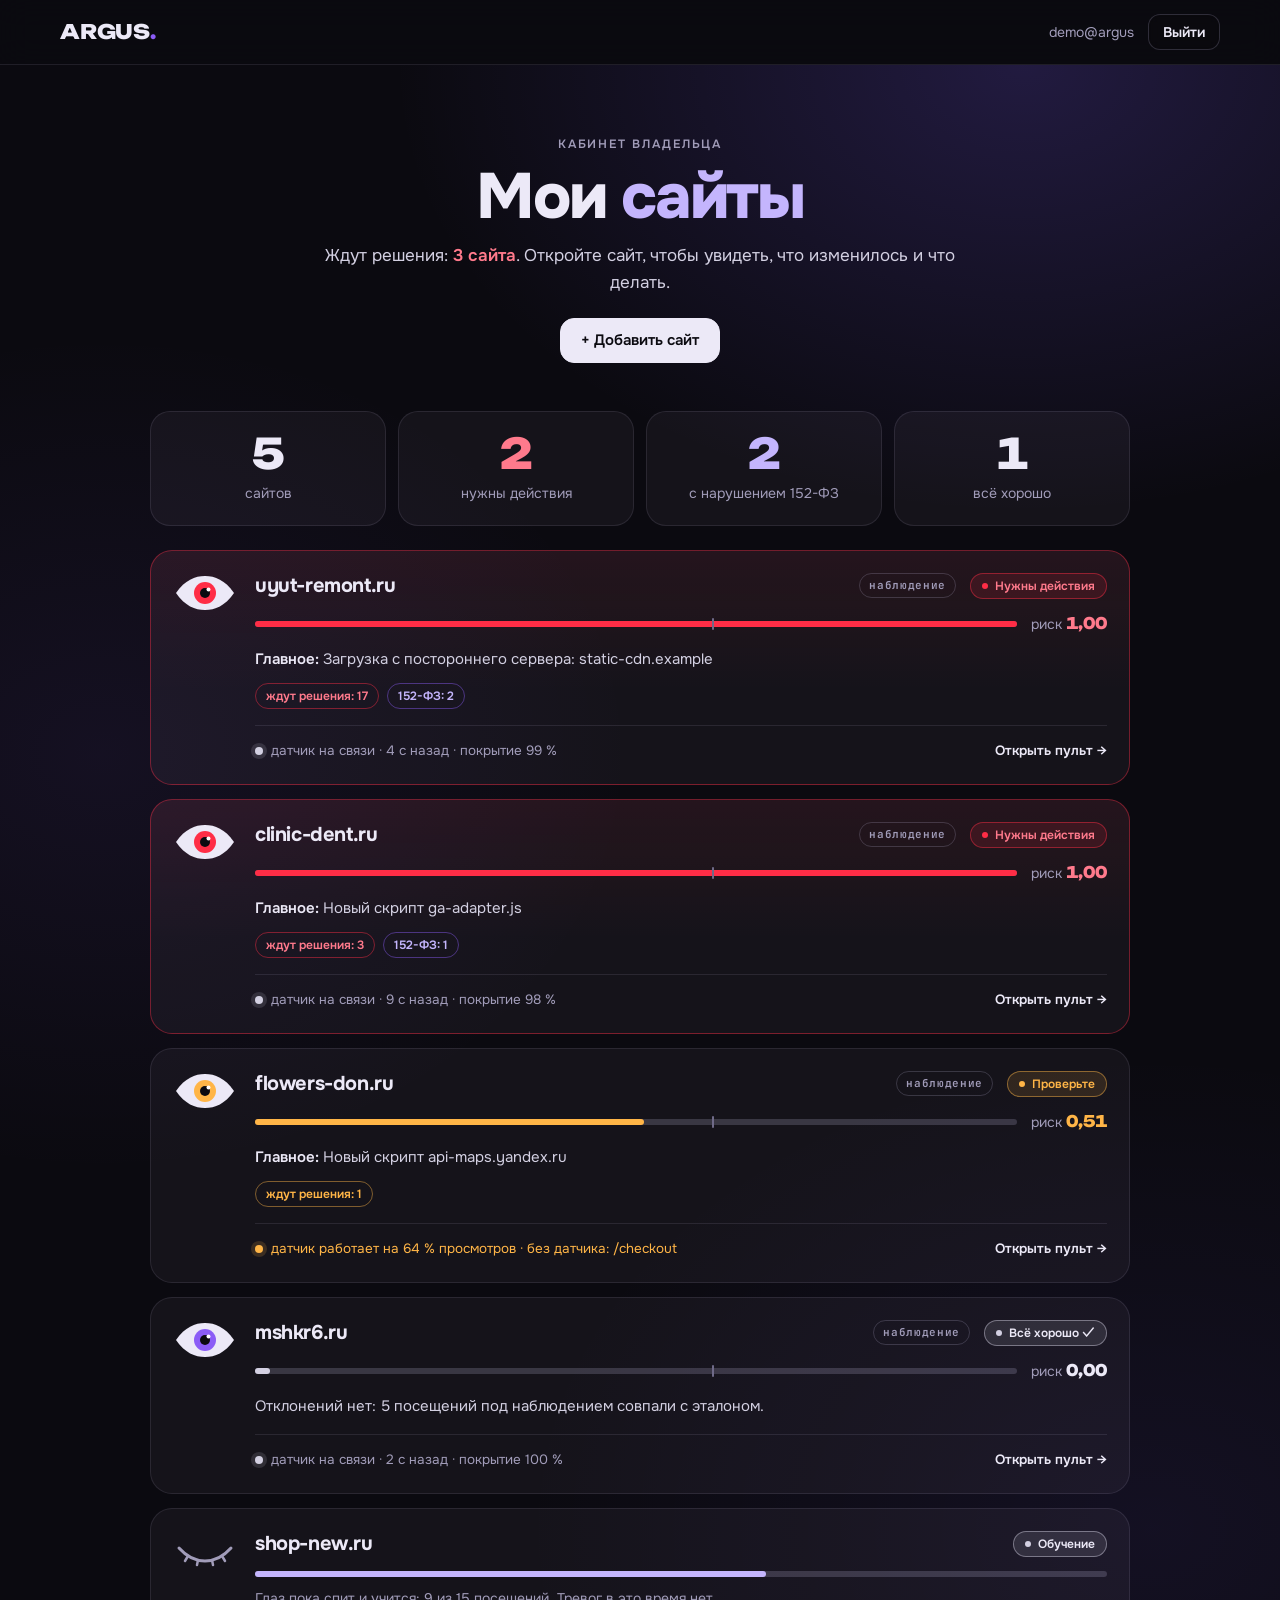
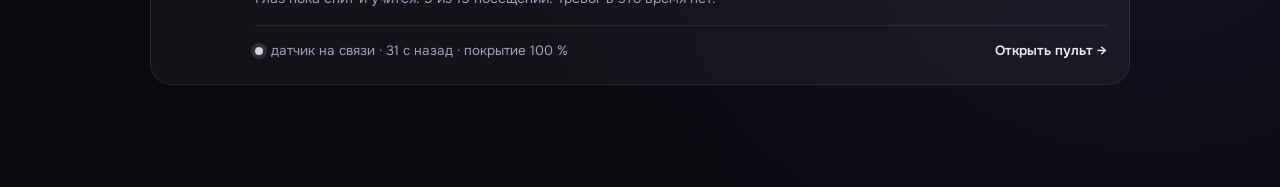
==== commit 7bf270c0: "Кабинет: пульт каждого сайта, демо-сайты из эксперимента, состояние датчика - site/dashboard.html: п" ====
--- a/site/cabinet.html
+++ b/site/cabinet.html
@@ -8,10 +8,10 @@
  file:    site/cabinet.html
  author:  mshkr6
  created: 2026-10-29
- about:   Прототип личного кабинета Argus в стилистике сайта «сто глаз»: у каждого сайта свой глаз
-          (спокоен / насторожен / тревога / 152-ФЗ / спит на обучении), сводка, риск, цепочка
-          «скрипт → действие → получатель», решения владельца и окно «Добавить сайт».
-          Данные демонстрационные, живут только в странице.
+ about:   Личный кабинет Argus — список сайтов владельца в стилистике «сто глаз»: у каждого сайта свой глаз
+          (спокоен / насторожен / тревога / 152-ФЗ / спит на обучении), статус, риск, главное изменение
+          и состояние датчика. Карточка открывает пульт сайта (dashboard.html?site=…).
+          Демо-данные — из assets/demo-sites.js, те же, что видит пульт; решения владельца общие.
 -->
 <!doctype html>
 <html lang="ru">
@@ -25,6 +25,8 @@
   <link rel="preconnect" href="https://fonts.gstatic.com" crossorigin>
   <link rel="stylesheet" href="https://fonts.googleapis.com/css2?family=Onest:wght@400;500;600;700;800&family=Unbounded:wght@700;800&family=JetBrains+Mono:wght@400;600&display=swap">
   <link rel="stylesheet" href="assets/argus.css">
+  <script src="assets/demo-snapshot.js"></script>
+  <script src="assets/demo-sites.js"></script>
   <style>
     main { position: relative; isolation: isolate; padding-block: clamp(40px, 6vw, 72px) clamp(64px, 8vw, 104px); }
     .bg { position: absolute; inset: 0; z-index: -1; pointer-events: none; background:
@@ -50,7 +52,8 @@
     .stat span { display: block; margin-top: 8px; font-size: 14px; color: var(--lav); }
 
     .sites { display: grid; gap: 14px; max-width: 980px; margin: 24px auto 0; }
-    .site { display: grid; grid-template-columns: 64px minmax(0, 1fr); gap: 18px; padding: 22px; border-radius: 22px; background: var(--glass); border: 1px solid var(--line); }
+    .site { display: grid; grid-template-columns: 64px minmax(0, 1fr); gap: 18px; padding: 22px; border-radius: 22px; background: var(--glass); border: 1px solid var(--line); text-decoration: none; color: inherit; transition: border-color .2s, transform .2s; }
+    a.site:hover { border-color: var(--violet-soft); transform: translateY(-2px); }
     .site.is-bad { border-color: color-mix(in srgb, var(--red) 40%, transparent); background: linear-gradient(180deg, rgba(255, 45, 70, .07), transparent 60%), var(--glass); }
     .site.is-law { border-color: color-mix(in srgb, var(--violet) 35%, transparent); }
     .site-eye svg { width: 64px; height: 40px; }
@@ -60,12 +63,18 @@
     .site-risk { display: grid; grid-template-columns: 1fr auto; gap: 14px; align-items: center; margin-top: 14px; font-size: 14px; color: var(--lav); }
     .site-risk b { font: 800 16px/1 var(--f-display); color: var(--st-t); font-variant-numeric: tabular-nums; }
     .what { margin-top: 12px; color: var(--soft); font-size: 15px; }
-    .chain { display: flex; flex-wrap: wrap; align-items: center; gap: 6px 10px; margin-top: 14px; padding: 12px 14px; border-radius: 14px; background: var(--carbon); border: 1px solid var(--line); font: 400 13px/1.5 var(--f-mono); overflow-wrap: anywhere; }
-    .chain span { color: var(--lav-dim); }
-    .chain .bad { color: var(--red-soft); }
-    .chain .law { color: var(--violet-soft); }
-    .chain .warn { color: var(--amber); }
-    .decide { display: flex; flex-wrap: wrap; gap: 8px; margin-top: 14px; }
+    .what b { color: var(--silver); font-weight: 600; }
+    .what { overflow-wrap: anywhere; }
+    .chips { display: flex; flex-wrap: wrap; gap: 8px; margin-top: 12px; }
+    .chip { font: 600 12px/1 var(--f-body); padding: 6px 10px; border-radius: 999px; border: 1px solid var(--line2); color: var(--soft); white-space: nowrap; }
+    .chip.is-bad, .chip.is-law, .chip.is-warn { color: var(--st-t); border-color: color-mix(in srgb, var(--st) 45%, transparent); }
+    .site-foot { display: flex; flex-wrap: wrap; align-items: center; justify-content: space-between; gap: 10px 16px; margin-top: 16px; padding-top: 14px; border-top: 1px solid var(--line); font-size: 13.5px; color: var(--lav); }
+    .sensor { display: inline-flex; align-items: center; gap: 8px; }
+    .sensor::before { content: ""; width: 8px; height: 8px; border-radius: 50%; background: var(--soft); box-shadow: 0 0 0 4px rgba(211, 208, 226, .14); }
+    .sensor.weak { color: var(--amber); }
+    .sensor.weak::before { background: var(--amber); box-shadow: 0 0 0 4px rgba(255, 181, 71, .16); }
+    .sensor.off::before { background: var(--lav-dim); box-shadow: none; }
+    .go { color: var(--silver); font-weight: 600; white-space: nowrap; }
     .learn { margin-top: 14px; }
     .learn .risk::after { display: none; }
     .learn .risk > i { background: var(--violet-soft); }
@@ -136,32 +145,15 @@
 
 <script>
   (function () {
-    var LEARN_TARGET = 50;
+    var DEMO = window.ARGUS_DEMO;
     var STATUS = {
-      bad:      { cls: 'is-bad',  label: 'Нужны действия' },
-      incident: { cls: 'is-bad',  label: 'Инцидент' },
-      law:      { cls: 'is-law',  label: '152-ФЗ' },
-      warn:     { cls: 'is-warn', label: 'Проверьте' },
-      ok:       { cls: 'is-ok',   label: 'Всё хорошо ✓' },
-      learn:    { cls: 'is-ok',   label: 'Обучение' }
+      bad:   { cls: 'is-bad',  label: 'Нужны действия', iris: '#ff2d46' },
+      law:   { cls: 'is-law',  label: '152-ФЗ',         iris: '#c4b5fd' },
+      warn:  { cls: 'is-warn', label: 'Проверьте',      iris: '#ffb547' },
+      ok:    { cls: 'is-ok',   label: 'Всё хорошо ✓',   iris: '#8b5cf6' },
+      learn: { cls: 'is-ok',   label: 'Обучение' }
     };
-    var IRIS = { bad: '#ff2d46', incident: '#ff2d46', law: '#c4b5fd', warn: '#ffb547', ok: '#8b5cf6' };
-
-    // демо-данные; в продукте — GET /api/sites и /api/sites/:id/summary
-    var sites = [
-      { host: 'uyut-remont.ru', status: 'bad', risk: 1.00, mode: 'наблюдение',
-        what: 'Новый скрипт читает телефон и карту и отправляет их на чужой сервер.',
-        chain: [['скрипт', 'static-cdn.example/jquery-ui.min.js', 'bad', 'новый'], ['читает', 'phone, card', 'bad', 'не по эталону'], ['→', 'static-cdn.example', 'law', 'вне РФ']] },
-      { host: 'clinic-dent.ru', status: 'law', risk: 0.85, mode: 'наблюдение',
-        what: 'E-mail из формы записи уходит в Google Analytics (США). Это не взлом, а нарушение локализации ПДн.',
-        chain: [['скрипт', 'googletagmanager.com/gtag.js', '', ''], ['читает', 'email', 'law', ''], ['→', 'google-analytics.com', 'law', 'США']] },
-      { host: 'flowers-don.ru', status: 'warn', risk: 0.51, mode: 'наблюдение',
-        what: 'Появился виджет Яндекс Карт. Это ниже порога тревоги, но подтвердите, что виджет ставили вы.',
-        chain: [['скрипт', 'api-maps.yandex.ru', 'warn', 'новый'], ['→', 'yandex.ru', '', 'RU']] },
-      { host: 'mshkr6.ru', status: 'ok', risk: 0.04, mode: 'наблюдение',
-        what: 'Эталон: 6 скриптов, 3 получателя. Отклонений за неделю нет.' },
-      { host: 'shop-new.ru', status: 'learn', risk: 0, mode: 'обучение', learned: 34 }
-    ];
+    var added = [];   // сайты, добавленные в этой вкладке: ждут первое событие от датчика
 
     var $ = function (id) { return document.getElementById(id); };
     var esc = function (s) { return String(s).replace(/[&<>"']/g, function (c) { return '&#' + c.charCodeAt(0) + ';'; }); };
@@ -174,78 +166,66 @@
           '<path d="M15 25l-3 5M25 29l-1 5M39 29l1 5M49 25l3 5" stroke="#a19cb9" stroke-width="2.5" stroke-linecap="round"/></svg>';
       }
       return '<svg viewBox="0 0 64 40" aria-hidden="true"><path d="M3 20C12 7 22 3 32 3s20 4 29 17c-9 13-19 17-29 17S12 33 3 20Z" fill="#ece9f7"/>' +
-        '<circle cx="32" cy="20" r="11" fill="' + IRIS[status] + '"/><circle cx="32" cy="20" r="5" fill="#0b0a10"/><circle cx="35.5" cy="16.5" r="2" fill="#fff"/></svg>';
+        '<circle cx="32" cy="20" r="11" fill="' + STATUS[status].iris + '"/><circle cx="32" cy="20" r="5" fill="#0b0a10"/><circle cx="35.5" cy="16.5" r="2" fill="#fff"/></svg>';
     }
 
     try { var u = sessionStorage.getItem('argus-user'); if (u) $('user-email').textContent = u; } catch (e) {}
 
-    function renderHead() {
-      var c = { bad: 0, law: 0, warn: 0, ok: 0 };
-      sites.forEach(function (s) { var k = s.status === 'incident' ? 'bad' : s.status; if (k in c) c[k]++; });
-      var open = sites.filter(function (s) { return s.status === 'bad' || s.status === 'law' || s.status === 'warn'; }).length;
-      $('verdict').innerHTML = open
-        ? 'Ждут решения: <b>' + open + ' ' + plural(open, 'сайт', 'сайта', 'сайтов') + '</b>. Красным подсвечено только то, что нужно разобрать.'
+    function sensorLine(c) {
+      var s = c.sensor, pct = Math.round(s.coverage * 100) + ' %';
+      if (!s.weak) return '<span class="sensor">датчик на связи · ' + s.ageSec + ' с назад · покрытие ' + pct + '</span>';
+      return '<span class="sensor weak">датчик работает на ' + pct + ' просмотров' + (s.gap ? ' · без датчика: ' + esc(s.gap) : '') + '</span>';
+    }
+
+    function renderCard(c) {
+      var st = STATUS[c.status];
+      var h = '<a class="site ' + st.cls + '" href="dashboard.html?site=' + encodeURIComponent(c.id) + '"><div class="site-eye">' + eye(c.status) + '</div><div>' +
+        '<div class="site-top"><h3>' + esc(c.host) + '</h3>' +
+        (c.status === 'learn' ? '' : '<span class="mode">наблюдение</span>') +
+        '<span class="badge ' + st.cls + '">' + st.label + '</span></div>';
+
+      if (c.status === 'learn') {
+        var p = Math.min(100, Math.round(c.learn.done / c.learn.target * 100));
+        h += '<div class="learn"><div class="risk"><i style="width:' + p + '%"></i></div>' +
+          '<p>Глаз пока спит и учится: ' + c.learn.done + ' из ' + c.learn.target + ' посещений. Тревог в это время нет.</p></div>';
+      } else {
+        h += '<div class="site-risk"><div class="risk"><i style="width:' + Math.max(2, c.risk * 100) + '%"></i></div>' +
+          '<span>риск <b>' + fmt(c.risk) + '</b></span></div>';
+        h += c.top
+          ? '<p class="what"><b>Главное:</b> ' + esc(c.top.title) + '</p>'
+          : '<p class="what">Отклонений нет: ' + c.monitor + ' ' + plural(c.monitor, 'посещение', 'посещения', 'посещений') + ' под наблюдением совпали с эталоном.</p>';
+        var chips = '';
+        if (c.open) chips += '<span class="chip ' + (c.status === 'bad' ? 'is-bad' : 'is-warn') + '">ждут решения: ' + c.open + '</span>';
+        if (c.openLaw) chips += '<span class="chip is-law">152-ФЗ: ' + c.openLaw + '</span>';
+        if (c.incidents) chips += '<span class="chip is-bad">инцидентов: ' + c.incidents + '</span>';
+        if (chips) h += '<div class="chips">' + chips + '</div>';
+      }
+      return h + '<div class="site-foot">' + sensorLine(c) + '<span class="go">Открыть пульт →</span></div></div></a>';
+    }
+
+    function renderAdded(host) {
+      return '<article class="site is-ok"><div class="site-eye">' + eye('learn') + '</div><div>' +
+        '<div class="site-top"><h3>' + esc(host) + '</h3><span class="badge is-ok">Обучение</span></div>' +
+        '<div class="learn"><div class="risk"><i style="width:0%"></i></div><p>Ждём первое событие: вставьте датчик в &lt;head&gt; и откройте любую страницу сайта.</p></div>' +
+        '<div class="site-foot"><span class="sensor off">датчик ещё не выходил на связь</span></div></div></article>';
+    }
+
+    function render() {
+      var cards = DEMO.ids.map(DEMO.card);
+      var n = cards.length + added.length;
+      var c = { bad: 0, law: 0, ok: 0 };
+      cards.forEach(function (x) { if (x.status in c) c[x.status]++; if (x.status === 'bad' && x.openLaw) c.law++; });
+      var wait = cards.filter(function (x) { return x.status === 'bad' || x.status === 'law' || x.status === 'warn'; }).length;
+      $('verdict').innerHTML = wait
+        ? 'Ждут решения: <b>' + wait + ' ' + plural(wait, 'сайт', 'сайта', 'сайтов') + '</b>. Откройте сайт, чтобы увидеть, что изменилось и что делать.'
         : 'Всё спокойно. Глаза открыты, отличий от нормы нет.';
       $('sum').innerHTML =
-        '<div class="stat"><b>' + sites.length + '</b><span>' + plural(sites.length, 'сайт', 'сайта', 'сайтов') + '</span></div>' +
+        '<div class="stat"><b>' + n + '</b><span>' + plural(n, 'сайт', 'сайта', 'сайтов') + '</span></div>' +
         '<div class="stat is-bad"><b>' + c.bad + '</b><span>нужны действия</span></div>' +
-        '<div class="stat is-law"><b>' + c.law + '</b><span>152-ФЗ</span></div>' +
+        '<div class="stat is-law"><b>' + c.law + '</b><span>с нарушением 152-ФЗ</span></div>' +
         '<div class="stat is-ok"><b>' + c.ok + '</b><span>всё хорошо</span></div>';
-    }
-
-    function renderSite(s, i) {
-      var st = STATUS[s.status];
-      var h = '<article class="site ' + st.cls + '"><div class="site-eye">' + eye(s.status) + '</div><div>' +
-        '<div class="site-top"><h3>' + esc(s.host) + '</h3>' +
-        (s.status === 'learn' ? '' : '<span class="mode">' + s.mode + '</span>') +
-        '<span class="badge ' + st.cls + '">' + st.label + '</span></div>';
-
-      if (s.status === 'learn') {
-        var p = Math.min(100, Math.round(s.learned / LEARN_TARGET * 100));
-        return h + '<div class="learn"><div class="risk"><i style="width:' + p + '%"></i></div>' +
-          '<p>Глаз пока спит и учится: ' + s.learned + ' из ' + LEARN_TARGET + ' посещений. Потом проверьте эталон.</p></div></div></article>';
-      }
-
-      h += '<div class="site-risk"><div class="risk"><i style="width:' + Math.max(2, s.risk * 100) + '%"></i></div>' +
-        '<span>риск <b>' + fmt(s.risk) + '</b></span></div>';
-      if (s.what) h += '<p class="what">' + esc(s.what) + '</p>';
-      if (s.chain) {
-        h += '<div class="chain">' + s.chain.map(function (c) {
-          return '<span>' + c[0] + '</span> ' + esc(c[1]) + (c[3] ? ' <span class="' + c[2] + '">' + c[3] + '</span>' : '');
-        }).join(' ') + '</div>';
-      }
-      if (s.status === 'bad' || s.status === 'warn') {
-        h += '<div class="decide">' +
-          '<button class="btn sm" type="button" data-act="accept" data-i="' + i + '">Это мы — принять в эталон</button>' +
-          '<button class="btn sm" type="button" data-act="incident" data-i="' + i + '">Это атака — инцидент</button>' +
-          '<button class="btn sm" type="button" data-act="hide" data-i="' + i + '">Скрыть</button></div>';
-      } else if (s.status === 'law') {
-        // правовые находки в эталон не принимаются — только «оформлено»
-        h += '<div class="decide"><button class="btn sm" type="button" data-act="done" data-i="' + i + '">Оформлено</button></div>';
-      }
-      return h + '</div></article>';
-    }
-
-    function render() {
-      renderHead();
-      $('sites').innerHTML = sites.map(renderSite).join('');
-    }
-
-    $('sites').addEventListener('click', function (e) {
-      var b = e.target.closest('[data-act]');
-      if (!b) return;
-      var s = sites[+b.dataset.i];
-      s.chain = null;
-      if (b.dataset.act === 'incident') {
-        s.status = 'incident';
-        s.what = 'Отмечено как атака. Инцидент открыт: удалите скрипт и смените доступы.';
-      } else {
-        s.status = 'ok';
-        s.risk = 0.02;
-        s.what = { accept: 'Изменение принято в эталон и стало нормой.', hide: 'Находка скрыта.', done: 'Отмечено как оформленное.' }[b.dataset.act];
-      }
-      render();
-    });
+      $('sites').innerHTML = cards.map(renderCard).join('') + added.map(renderAdded).join('');
+    }
 
     // окно «Добавить сайт»
     var dlg = $('add'), form = $('add-form');
@@ -266,11 +246,13 @@
     });
     form.addEventListener('submit', function (e) {
       e.preventDefault();
-      sites.push({ host: snippet(), status: 'learn', risk: 0, mode: 'обучение', learned: 0 });
+      added.push(snippet());
       dlg.close();
       render();
     });
 
+    // вернулись из пульта кнопкой «назад» — решения могли измениться
+    addEventListener('pageshow', render);
     render();
   })();
 </script>
